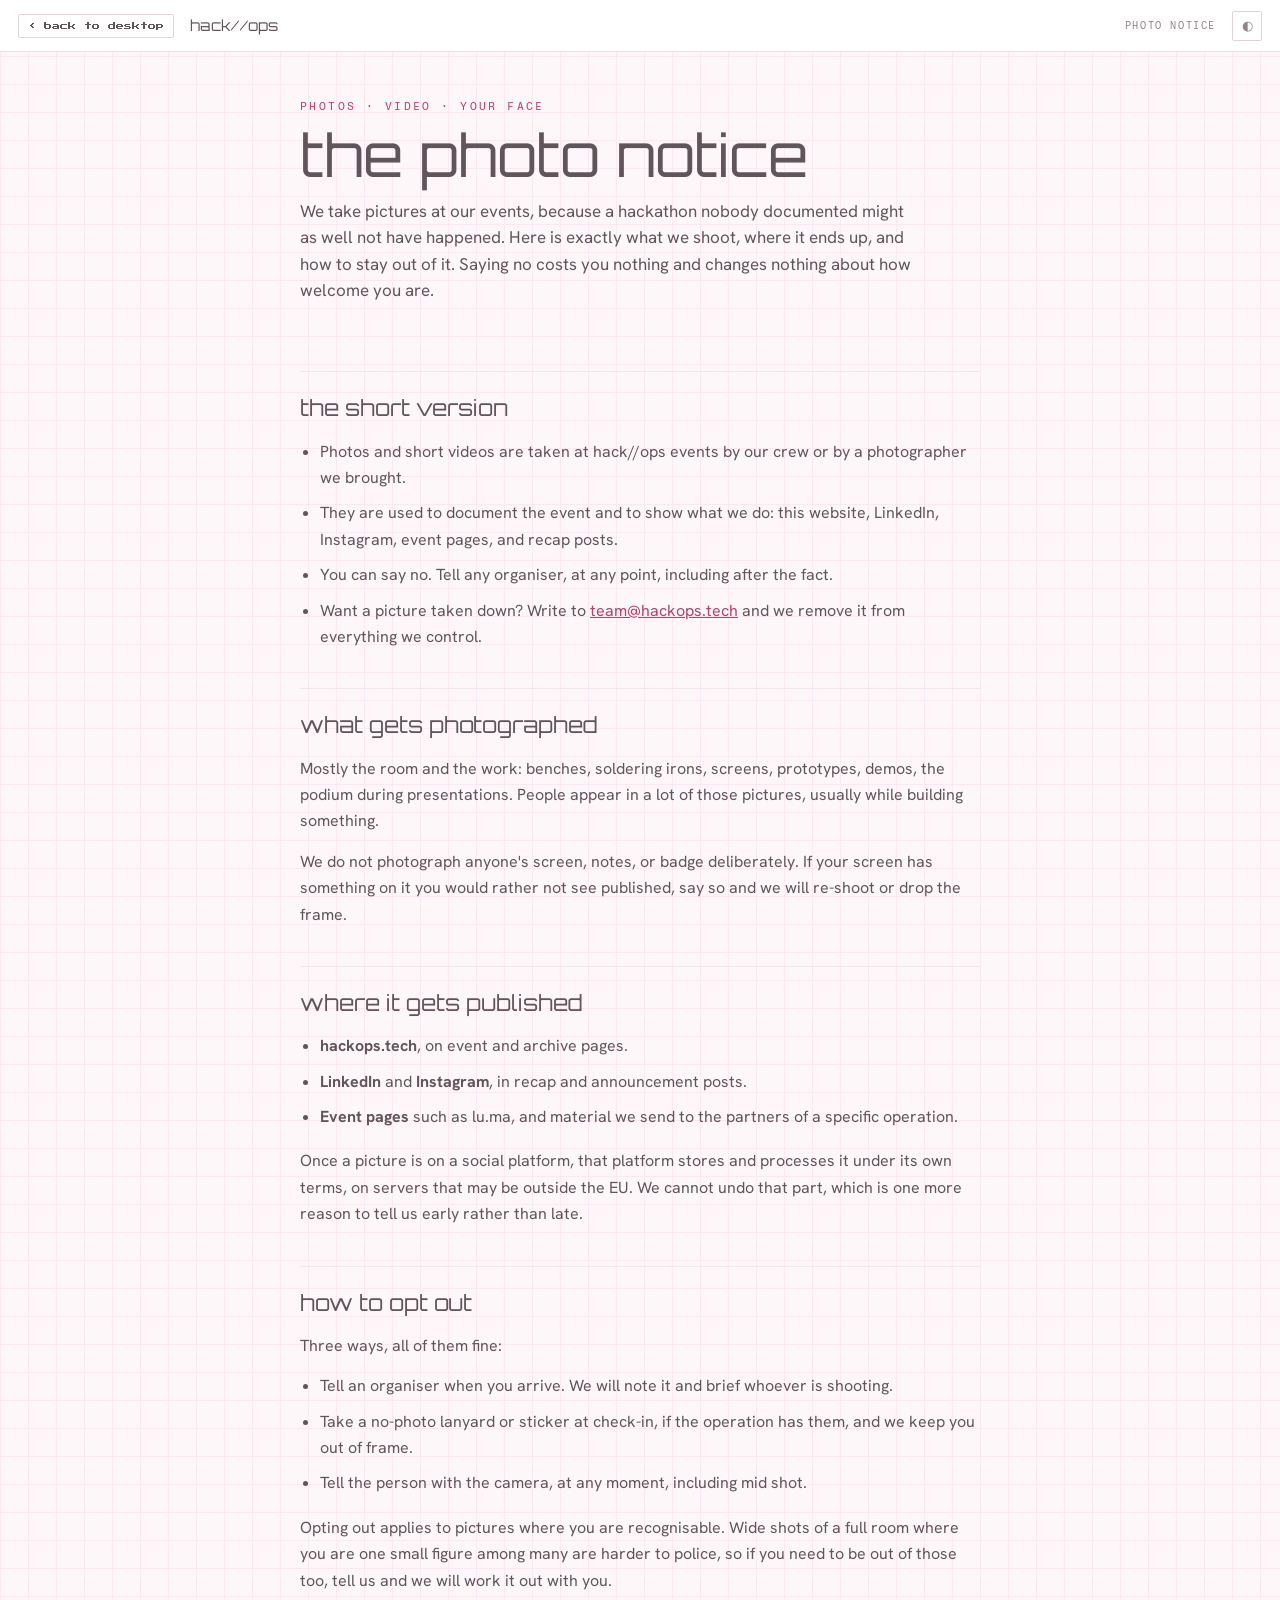
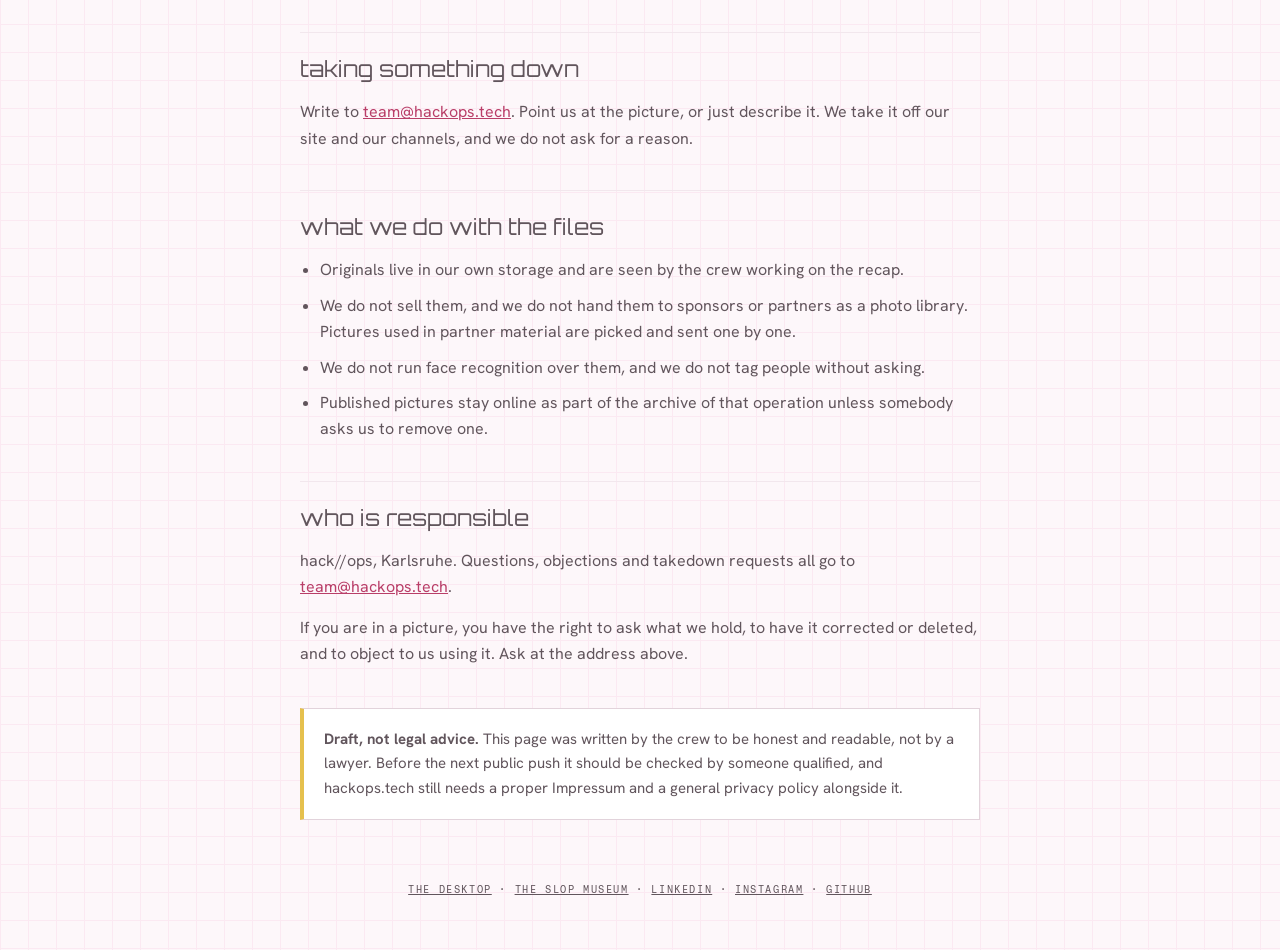
==== photos.html @ 8d1d218f "Announce op//002 bare metal, archive op//001 slopathon Bare metal becomes the operation the site is " ====
<!DOCTYPE html>
<html lang="en">
<head>
<meta charset="utf-8" />
<meta name="viewport" content="width=device-width, initial-scale=1, viewport-fit=cover" />
<title>photo notice · hack//ops</title>
<meta name="description" content="How HACK//OPS handles photos and video at its events: what we shoot, where it gets published, and how to opt out or have a picture removed." />
<meta name="robots" content="index, follow" />
<meta property="og:title" content="photo notice · hack//ops" />
<meta property="og:type" content="website" />
<meta property="og:description" content="What we shoot at hack//ops events, where it gets published, and how to opt out." />
<meta property="og:url" content="https://hackops.tech/photos.html" />
<link rel="preconnect" href="https://fonts.googleapis.com" />
<link rel="preconnect" href="https://fonts.gstatic.com" crossorigin />
<link href="https://fonts.googleapis.com/css2?family=Orbitron:wght@500;700&family=Press+Start+2P&family=Hanken+Grotesk:wght@400;500;600;700&family=Fragment+Mono&display=swap" rel="stylesheet" />
<link rel="icon" type="image/png" sizes="96x96" href="/favicon.png" />
<link rel="apple-touch-icon" sizes="180x180" href="/apple-touch-icon.png" />
<link rel="preload" href="assets/good-times.otf" as="font" type="font/otf" crossorigin />
<link rel="stylesheet" href="projects.css?v=2" />
<script>
  /* apply saved theme before first paint — shared key with the main desktop */
  (function () {
    try {
      var t = localStorage.getItem('hackops-theme');
      if (t === 'dark' || (!t && matchMedia('(prefers-color-scheme: dark)').matches)) {
        document.documentElement.classList.add('dark');
      }
    } catch (e) {}
  })();
</script>
</head>
<body class="prose-page">

<div class="bar">
  <a class="back" href="/">‹ back to desktop</a>
  <a class="brand" href="/">hack//ops</a>
  <span class="spacer"></span>
  <span class="tag">photo notice</span>
  <button class="toggle" id="themeToggle" title="toggle lights" aria-label="toggle dark mode">◐</button>
</div>

<header class="hero">
  <p class="kicker">photos · video · your face</p>
  <h1>the photo notice</h1>
  <p>We take pictures at our events, because a hackathon nobody documented might
     as well not have happened. Here is exactly what we shoot, where it ends up,
     and how to stay out of it. Saying no costs you nothing and changes nothing
     about how welcome you are.</p>
</header>

<main class="prose">

  <h2>the short version</h2>
  <ul>
    <li>Photos and short videos are taken at hack//ops events by our crew or by
      a photographer we brought.</li>
    <li>They are used to document the event and to show what we do: this website,
      LinkedIn, Instagram, event pages, and recap posts.</li>
    <li>You can say no. Tell any organiser, at any point, including after the fact.</li>
    <li>Want a picture taken down? Write to
      <a href="mailto:team@hackops.tech">team@hackops.tech</a> and we remove it
      from everything we control.</li>
  </ul>

  <h2>what gets photographed</h2>
  <p>Mostly the room and the work: benches, soldering irons, screens, prototypes,
     demos, the podium during presentations. People appear in a lot of those
     pictures, usually while building something.</p>
  <p>We do not photograph anyone's screen, notes, or badge deliberately. If your
     screen has something on it you would rather not see published, say so and we
     will re-shoot or drop the frame.</p>

  <h2>where it gets published</h2>
  <ul>
    <li><strong>hackops.tech</strong>, on event and archive pages.</li>
    <li><strong>LinkedIn</strong> and <strong>Instagram</strong>, in recap and
      announcement posts.</li>
    <li><strong>Event pages</strong> such as lu.ma, and material we send to the
      partners of a specific operation.</li>
  </ul>
  <p>Once a picture is on a social platform, that platform stores and processes it
     under its own terms, on servers that may be outside the EU. We cannot undo
     that part, which is one more reason to tell us early rather than late.</p>

  <h2>how to opt out</h2>
  <p>Three ways, all of them fine:</p>
  <ul>
    <li>Tell an organiser when you arrive. We will note it and brief whoever is
      shooting.</li>
    <li>Take a no-photo lanyard or sticker at check-in, if the operation has them,
      and we keep you out of frame.</li>
    <li>Tell the person with the camera, at any moment, including mid shot.</li>
  </ul>
  <p>Opting out applies to pictures where you are recognisable. Wide shots of a
     full room where you are one small figure among many are harder to police, so
     if you need to be out of those too, tell us and we will work it out with you.</p>

  <h2>taking something down</h2>
  <p>Write to <a href="mailto:team@hackops.tech">team@hackops.tech</a>. Point us at
     the picture, or just describe it. We take it off our site and our channels,
     and we do not ask for a reason.</p>

  <h2>what we do with the files</h2>
  <ul>
    <li>Originals live in our own storage and are seen by the crew working on the
      recap.</li>
    <li>We do not sell them, and we do not hand them to sponsors or partners as a
      photo library. Pictures used in partner material are picked and sent one by
      one.</li>
    <li>We do not run face recognition over them, and we do not tag people without
      asking.</li>
    <li>Published pictures stay online as part of the archive of that operation
      unless somebody asks us to remove one.</li>
  </ul>

  <h2>who is responsible</h2>
  <p>hack//ops, Karlsruhe. Questions, objections and takedown requests all go to
     <a href="mailto:team@hackops.tech">team@hackops.tech</a>.</p>
  <p>If you are in a picture, you have the right to ask what we hold, to have it
     corrected or deleted, and to object to us using it. Ask at the address above.</p>

  <div class="note">
    <p><strong>Draft, not legal advice.</strong> This page was written by the crew
       to be honest and readable, not by a lawyer. Before the next public push it
       should be checked by someone qualified, and hackops.tech still needs a
       proper Impressum and a general privacy policy alongside it.</p>
  </div>

</main>

<footer>
  <a href="/">the desktop</a> ·
  <a href="/projects.html">the slop museum</a> ·
  <a href="https://www.linkedin.com/company/hack-ops/" target="_blank" rel="me noopener">linkedin</a> ·
  <a href="https://www.instagram.com/hackops.tech" target="_blank" rel="me noopener">instagram</a> ·
  <a href="https://github.com/HACK-OPS-KA" target="_blank" rel="me noopener">github</a>
</footer>

<script>
  document.getElementById('themeToggle').addEventListener('click', function () {
    var dark = document.documentElement.classList.toggle('dark');
    try { localStorage.setItem('hackops-theme', dark ? 'dark' : 'light'); } catch (e) {}
  });
</script>
</body>
</html>
---- projects.css ----
/* ============================================================
   the slop museum — op001 archive gallery
   a normal scrollable page, but wearing the hack//ops skin:
   pastel paper, win95 windows, one warm-grey ink, pixel chrome.
   tokens mirror site.css so the two pages read as one world.
   ============================================================ */

@font-face {
  font-family: 'Good Times';
  src: url('assets/good-times.otf') format('opentype');
  font-display: swap;
}

:root {
  --paper:    #ffffff;
  --sunken:   #fdf7fa;
  --ink:      #93838c;
  --ink-body: #61555c;
  --ink-2:    #b3a6ad;
  --line:     #f2e7ed;
  --line-2:   #e2d3db;
  --grid:     #fbe9f2;
  --grid-2:   #f6d9e8;
  --chrome-bg: rgba(255, 255, 255, 0.94);
  --chrome-edge: rgba(147, 131, 140, 0.22);
  --pane-shadow: 0 14px 34px -26px rgba(97, 85, 92, 0.55);

  --pink:   #ef7fb1;
  --purple: #9c8ae0;
  --sky:    #85bede;
  --silver: #a8adbd;
  --red:    #e07070;
  --gold:   #e5c04d;

  /* same split as site.css: the pastels are fills, the -txt variants are
     what you are allowed to set type in, and --action is the button */
  --action: #c2456f;
  --pink-txt:   #b93e68;
  --purple-txt: #6a56b5;
  --tbar-ink: #2b2329;

  --font-display: 'Orbitron', 'Arial Black', sans-serif;
  --font-brand:   'Good Times', 'Orbitron', 'Arial Black', sans-serif;
  --font-body:    'Hanken Grotesk', system-ui, sans-serif;
  --font-mono:    'Fragment Mono', ui-monospace, Menlo, monospace;
  --font-pixel:   'Press Start 2P', 'Fragment Mono', monospace;
}

html.dark {
  --paper:    #1d1820;
  --sunken:   #141017;
  --ink:      #9a8b94;
  --ink-body: #d9cfd6;
  --ink-2:    #6f6169;
  --line:     #2b242e;
  --line-2:   #3c333f;
  --grid:     #201a24;
  --grid-2:   #2c2230;
  --chrome-bg: rgba(20, 16, 23, 0.92);
  --chrome-edge: rgba(154, 139, 148, 0.25);
  --pane-shadow: 0 14px 34px -22px rgba(0, 0, 0, 0.8);

  --pink-txt:   var(--pink);
  --purple-txt: var(--purple);
}

* , *::before, *::after { box-sizing: border-box; }

html, body { margin: 0; padding: 0; }

body {
  background-color: var(--sunken);
  background-image:
    linear-gradient(var(--grid) 1px, transparent 1px),
    linear-gradient(90deg, var(--grid) 1px, transparent 1px),
    linear-gradient(var(--grid-2) 1px, transparent 1px),
    linear-gradient(90deg, var(--grid-2) 1px, transparent 1px);
  background-size: 28px 28px, 28px 28px, 140px 140px, 140px 140px;
  color: var(--ink-body);
  font-family: var(--font-body);
  -webkit-font-smoothing: antialiased;
  min-height: 100vh;
}

a { color: inherit; }

/* visible to screen readers, invisible on screen */
.sr-only {
  position: absolute;
  width: 1px; height: 1px;
  margin: -1px; padding: 0;
  overflow: hidden;
  clip: rect(0 0 0 0);
  clip-path: inset(50%);
  white-space: nowrap;
}

/* ---------------- top bar ---------------- */
.bar {
  position: sticky; top: 0; z-index: 40;
  display: flex; align-items: center; gap: 16px;
  height: 52px; padding: 0 18px;
  background: var(--chrome-bg);
  backdrop-filter: blur(8px);
  border-bottom: 1px solid var(--chrome-edge);
}
.bar .back {
  font-family: var(--font-pixel); font-size: 8px;
  text-decoration: none; color: var(--ink-body);
  border: 1px solid var(--line-2); background: var(--paper);
  padding: 7px 9px; border-radius: 2px; white-space: nowrap;
}
.bar .back:hover { border-color: var(--pink-txt); color: var(--pink-txt); }
.bar .brand {
  font-family: var(--font-brand); font-size: 15px;
  letter-spacing: 0.02em; color: var(--ink-body); text-decoration: none;
}
.bar .spacer { flex: 1; }
.bar .tag {
  font-family: var(--font-mono); font-size: 10px;
  letter-spacing: 0.16em; text-transform: uppercase; color: var(--ink);
}
.toggle {
  width: 30px; height: 30px; cursor: pointer;
  border: 1px solid var(--line-2); background: var(--paper);
  border-radius: 2px; display: grid; place-items: center;
  color: var(--ink); font-size: 13px;
}
.toggle:hover { border-color: var(--purple-txt); color: var(--purple-txt); }

/* ---------------- hero ---------------- */
.hero {
  max-width: 1180px; margin: 0 auto; padding: 46px 22px 8px;
}
.hero .kicker {
  font-family: var(--font-mono); font-size: 11px; letter-spacing: 0.22em;
  text-transform: uppercase; color: var(--pink-txt); margin: 0 0 12px;
}
.hero h1 {
  font-family: var(--font-display); font-weight: 400;
  font-size: clamp(34px, 6vw, 58px); line-height: 0.98;
  text-transform: lowercase; color: var(--ink-body); margin: 0 0 14px;
}
.hero p {
  font-size: 17px; line-height: 1.55; max-width: 620px;
  color: var(--ink-body); margin: 0 0 22px;
}
.hero .meta {
  display: flex; gap: 10px; flex-wrap: wrap; align-items: center;
  font-family: var(--font-mono); font-size: 11px;
  letter-spacing: 0.14em; text-transform: uppercase; color: var(--ink);
}
.hero .count b { color: var(--purple-txt); font-weight: 400; }

.filter {
  margin: 22px auto 0; max-width: 1180px; padding: 0 22px;
}
.filter input {
  width: 100%; max-width: 360px;
  font-family: var(--font-mono); font-size: 13px;
  padding: 10px 12px; color: var(--ink-body);
  background: var(--paper); border: 1px solid var(--line-2); border-radius: 2px;
}
.filter input::placeholder { color: var(--ink); }
.filter input:focus { outline: 3px solid var(--action); outline-offset: 2px; border-color: var(--action); }

/* ---------------- grid ---------------- */
.grid {
  max-width: 1180px; margin: 0 auto; padding: 26px 22px 80px;
  display: grid; gap: 22px;
  grid-template-columns: repeat(auto-fill, minmax(310px, 1fr));
}

/* win95 window card */
.card {
  background: var(--paper);
  border: 1px solid var(--line-2);
  box-shadow: inset 0 1px 0 rgba(255,255,255,0.9), var(--pane-shadow);
  display: flex; flex-direction: column;
  cursor: pointer; transition: transform .12s ease, box-shadow .12s ease;
}
html.dark .card { box-shadow: inset 0 1px 0 rgba(255,255,255,0.06), var(--pane-shadow); }
.card:hover { transform: translateY(-3px); box-shadow: 0 22px 40px -24px rgba(97,85,92,.6); }
.card:focus-visible { outline: 3px solid var(--action); outline-offset: 3px; }

.card .tbar {
  display: flex; align-items: center; gap: 8px;
  height: 28px; padding: 0 8px 0 10px; color: var(--tbar-ink);
  background: var(--tbar, var(--silver));
}
.card .tbar .t {
  font-family: var(--font-pixel); font-size: 8px; letter-spacing: 0.03em;
  flex: 1; overflow: hidden; white-space: nowrap; text-overflow: ellipsis;
}
.card .tbar .b {
  width: 15px; height: 13px; background: var(--paper);
  border: 1px solid rgba(97,85,92,0.35);
  font: 8px/12px var(--font-pixel); color: var(--ink-body); text-align: center;
}

.shot {
  aspect-ratio: 16 / 10; width: 100%; overflow: hidden;
  border-bottom: 1px solid var(--line);
  background: var(--sunken); position: relative;
}
.shot img { width: 100%; height: 100%; object-fit: cover; display: block; }
html.dark .shot img { filter: brightness(0.9); }
.shot .noshot {
  position: absolute; inset: 0; display: grid; place-items: center; text-align: center;
  font-family: var(--font-mono); font-size: 10px; letter-spacing: 0.14em;
  text-transform: uppercase; color: var(--ink-body); padding: 16px;
  background:
    repeating-linear-gradient(45deg, transparent 0 12px, var(--grid) 12px 13px);
}

.card .body { padding: 15px 16px 16px; display: flex; flex-direction: column; gap: 9px; flex: 1; }
.card h3 {
  font-family: var(--font-display); font-weight: 400; font-size: 21px;
  text-transform: lowercase; color: var(--ink-body); margin: 0; line-height: 1.05;
}
.card .desc { font-size: 14px; line-height: 1.5; color: var(--ink-body); margin: 0; }
.card .team {
  display: flex; flex-wrap: wrap; gap: 6px; margin-top: auto;
}
.chip {
  font-family: var(--font-mono); font-size: 10px; letter-spacing: 0.04em;
  color: var(--ink); background: var(--sunken);
  border: 1px solid var(--line); border-radius: 999px; padding: 3px 8px;
}
.card .cursed {
  font-family: var(--font-mono); font-size: 10.5px; line-height: 1.4;
  letter-spacing: 0.02em; color: var(--pink-txt);
  border-top: 1px dashed var(--line-2); padding-top: 9px;
}
.card .cursed .lbl { color: var(--ink-body); text-transform: uppercase; letter-spacing: 0.16em; }

/* rotating accent colors for titlebars, poster-style */
.card:nth-child(6n+1) { --tbar: var(--pink); }
.card:nth-child(6n+2) { --tbar: var(--purple); }
.card:nth-child(6n+3) { --tbar: var(--sky); }
.card:nth-child(6n+4) { --tbar: var(--red); }
.card:nth-child(6n+5) { --tbar: var(--gold); }
.card:nth-child(6n+6) { --tbar: var(--silver); }

/* ---------------- modal ---------------- */
.modal-back {
  position: fixed; inset: 0; z-index: 90; display: none;
  background: rgba(40, 30, 40, 0.42); backdrop-filter: blur(3px);
  padding: 24px; overflow-y: auto;
}
.modal-back.open { display: block; }
.modal {
  max-width: 720px; margin: 40px auto; background: var(--paper);
  border: 1px solid var(--line-2);
  box-shadow: 0 40px 90px -40px rgba(0,0,0,.6);
}
.modal .tbar {
  display: flex; align-items: center; gap: 8px; height: 32px;
  padding: 0 8px 0 12px; background: var(--purple); color: var(--tbar-ink);
}
.modal .tbar .t { font-family: var(--font-pixel); font-size: 8px; flex: 1;
  overflow: hidden; white-space: nowrap; text-overflow: ellipsis; }
.modal .tbar .x {
  width: 18px; height: 15px; background: var(--paper); cursor: pointer;
  border: 1px solid rgba(97,85,92,0.35);
  font: 10px/13px var(--font-pixel); color: var(--ink-body); text-align: center;
}
.modal .mbody { padding: 22px 24px 26px; }
.modal h2 {
  font-family: var(--font-display); font-weight: 400; font-size: 34px;
  text-transform: lowercase; color: var(--ink-body); margin: 0 0 6px; line-height: 1;
}
.modal .sub { font-size: 16px; line-height: 1.5; color: var(--ink-body); margin: 0 0 16px; }
.modal .kv { font-family: var(--font-mono); font-size: 11px; letter-spacing: 0.1em;
  text-transform: uppercase; color: var(--ink); margin: 0 0 4px; }
.modal .cursed-line { color: var(--pink-txt); margin: 4px 0 18px; font-size: 14px; }
.modal .gallery { display: grid; gap: 10px; grid-template-columns: 1fr 1fr; margin: 6px 0 20px; }
.modal .gallery img { width: 100%; border: 1px solid var(--line); display: block; }
html.dark .modal .gallery img { filter: brightness(0.9); }
.modal .actions { display: flex; gap: 10px; flex-wrap: wrap; }
.btn {
  font-family: var(--font-pixel); font-size: 9px; text-decoration: none;
  color: #fff; background: var(--ink-body); padding: 11px 14px; border-radius: 2px;
  border: none; cursor: pointer;
}
.btn.ghost { background: var(--paper); color: var(--ink-body); border: 1px solid var(--line-2); }
.btn:hover { filter: brightness(1.08); }
.btn.ghost:hover { border-color: var(--pink-txt); color: var(--pink-txt); }

.empty { text-align: center; color: var(--ink-body); font-family: var(--font-mono);
  font-size: 12px; letter-spacing: 0.14em; text-transform: uppercase; padding: 60px 0; }

footer {
  text-align: center; padding: 30px 20px 50px;
  font-family: var(--font-mono); font-size: 10px; letter-spacing: 0.16em;
  text-transform: uppercase; color: var(--ink-body);
  line-height: 2;
}
footer a { color: var(--ink-body); }

/* ---------------- long form pages (photos.html) ----------------
   Same skin as the museum, but a plain readable column: these pages
   exist to be read start to finish, not browsed. */
/* the hero shares this column so the two do not step on each other */
body.prose-page .hero { max-width: 724px; }
.prose {
  max-width: 724px;
  margin: 0 auto;
  padding: 0 22px 20px;
  color: var(--ink-body);
  font-size: 16px;
  line-height: 1.65;
}
.prose h2 {
  font-family: var(--font-display);
  font-size: 22px;
  font-weight: 400;
  text-transform: lowercase;
  color: var(--ink-body);
  margin: 38px 0 12px;
  padding-top: 18px;
  border-top: 1px solid var(--line);
}
.prose p { margin: 0 0 14px; }
.prose ul { margin: 0 0 18px; padding-left: 20px; }
.prose li { margin: 0 0 9px; }
.prose a { color: var(--pink-txt); }
.prose a:hover { color: var(--ink-body); }
.prose strong { color: var(--ink-body); font-weight: 700; }
.prose .note {
  margin: 40px 0 10px;
  padding: 18px 20px;
  background: var(--paper);
  border: 1px solid var(--line-2);
  border-left: 4px solid var(--gold);
  font-size: 15px;
}
.prose .note p { margin: 0; }

@media (max-width: 560px) {
  .modal .gallery { grid-template-columns: 1fr; }
  .grid { grid-template-columns: 1fr; }
  .prose { font-size: 15px; }
  .prose h2 { font-size: 20px; }
}
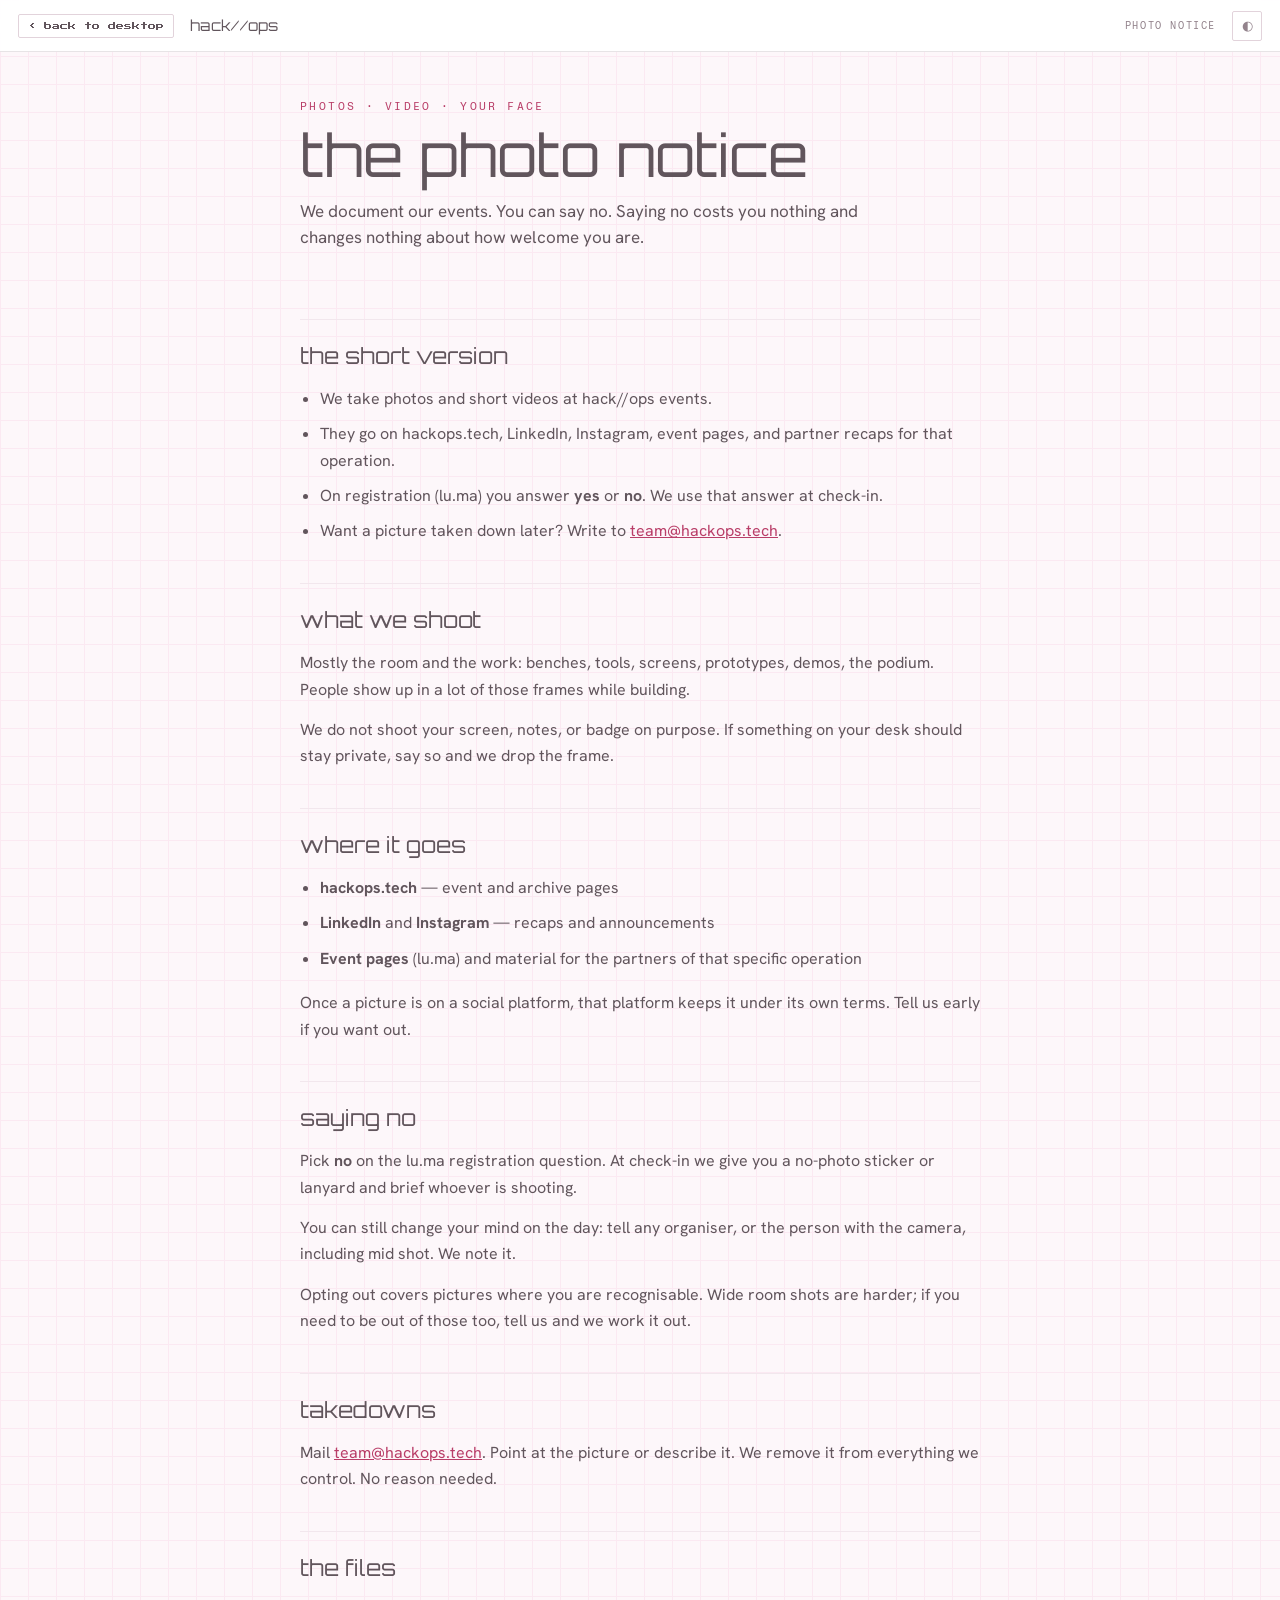
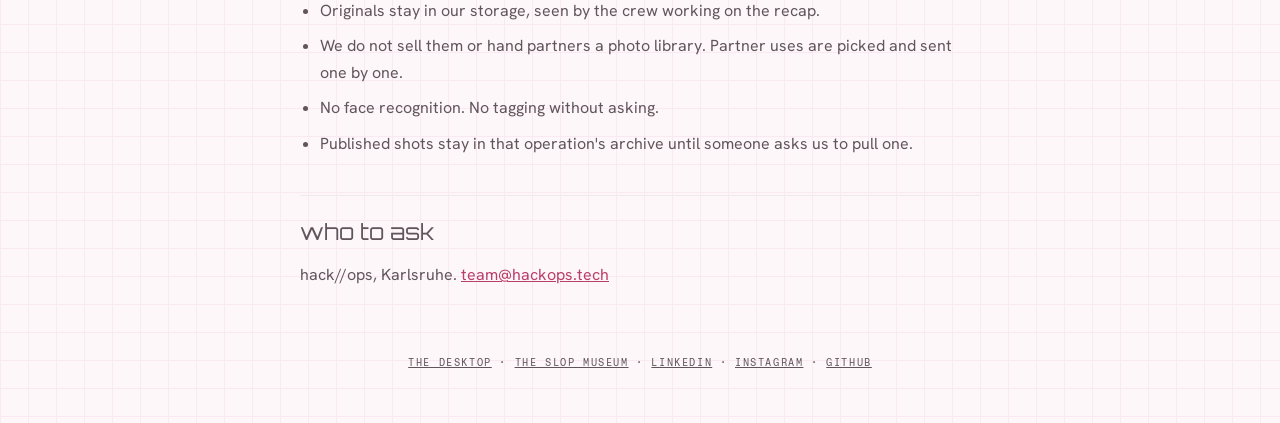
==== commit 0cd3b13a: "Shorten the photo notice and point opt-out at the lu.ma yes/no answer." ====
--- a/photos.html
+++ b/photos.html
@@ -4,11 +4,11 @@
 <meta charset="utf-8" />
 <meta name="viewport" content="width=device-width, initial-scale=1, viewport-fit=cover" />
 <title>photo notice · hack//ops</title>
-<meta name="description" content="How HACK//OPS handles photos and video at its events: what we shoot, where it gets published, and how to opt out or have a picture removed." />
+<meta name="description" content="How HACK//OPS handles photos and video at its events: what we shoot, where it gets published, and how to say no." />
 <meta name="robots" content="index, follow" />
 <meta property="og:title" content="photo notice · hack//ops" />
 <meta property="og:type" content="website" />
-<meta property="og:description" content="What we shoot at hack//ops events, where it gets published, and how to opt out." />
+<meta property="og:description" content="What we shoot at hack//ops events, where it gets published, and how to say no." />
 <meta property="og:url" content="https://hackops.tech/photos.html" />
 <link rel="preconnect" href="https://fonts.googleapis.com" />
 <link rel="preconnect" href="https://fonts.gstatic.com" crossorigin />
@@ -42,89 +42,66 @@
 <header class="hero">
   <p class="kicker">photos · video · your face</p>
   <h1>the photo notice</h1>
-  <p>We take pictures at our events, because a hackathon nobody documented might
-     as well not have happened. Here is exactly what we shoot, where it ends up,
-     and how to stay out of it. Saying no costs you nothing and changes nothing
-     about how welcome you are.</p>
+  <p>We document our events. You can say no. Saying no costs you nothing and
+     changes nothing about how welcome you are.</p>
 </header>
 
 <main class="prose">
 
   <h2>the short version</h2>
   <ul>
-    <li>Photos and short videos are taken at hack//ops events by our crew or by
-      a photographer we brought.</li>
-    <li>They are used to document the event and to show what we do: this website,
-      LinkedIn, Instagram, event pages, and recap posts.</li>
-    <li>You can say no. Tell any organiser, at any point, including after the fact.</li>
-    <li>Want a picture taken down? Write to
-      <a href="mailto:team@hackops.tech">team@hackops.tech</a> and we remove it
-      from everything we control.</li>
+    <li>We take photos and short videos at hack//ops events.</li>
+    <li>They go on hackops.tech, LinkedIn, Instagram, event pages, and partner
+      recaps for that operation.</li>
+    <li>On registration (lu.ma) you answer <strong>yes</strong> or
+      <strong>no</strong>. We use that answer at check-in.</li>
+    <li>Want a picture taken down later? Write to
+      <a href="mailto:team@hackops.tech">team@hackops.tech</a>.</li>
   </ul>
 
-  <h2>what gets photographed</h2>
-  <p>Mostly the room and the work: benches, soldering irons, screens, prototypes,
-     demos, the podium during presentations. People appear in a lot of those
-     pictures, usually while building something.</p>
-  <p>We do not photograph anyone's screen, notes, or badge deliberately. If your
-     screen has something on it you would rather not see published, say so and we
-     will re-shoot or drop the frame.</p>
+  <h2>what we shoot</h2>
+  <p>Mostly the room and the work: benches, tools, screens, prototypes, demos,
+     the podium. People show up in a lot of those frames while building.</p>
+  <p>We do not shoot your screen, notes, or badge on purpose. If something on
+     your desk should stay private, say so and we drop the frame.</p>
 
-  <h2>where it gets published</h2>
+  <h2>where it goes</h2>
   <ul>
-    <li><strong>hackops.tech</strong>, on event and archive pages.</li>
-    <li><strong>LinkedIn</strong> and <strong>Instagram</strong>, in recap and
-      announcement posts.</li>
-    <li><strong>Event pages</strong> such as lu.ma, and material we send to the
-      partners of a specific operation.</li>
+    <li><strong>hackops.tech</strong> — event and archive pages</li>
+    <li><strong>LinkedIn</strong> and <strong>Instagram</strong> — recaps and
+      announcements</li>
+    <li><strong>Event pages</strong> (lu.ma) and material for the partners of
+      that specific operation</li>
   </ul>
-  <p>Once a picture is on a social platform, that platform stores and processes it
-     under its own terms, on servers that may be outside the EU. We cannot undo
-     that part, which is one more reason to tell us early rather than late.</p>
+  <p>Once a picture is on a social platform, that platform keeps it under its
+     own terms. Tell us early if you want out.</p>
 
-  <h2>how to opt out</h2>
-  <p>Three ways, all of them fine:</p>
+  <h2>saying no</h2>
+  <p>Pick <strong>no</strong> on the lu.ma registration question. At check-in we
+     give you a no-photo sticker or lanyard and brief whoever is shooting.</p>
+  <p>You can still change your mind on the day: tell any organiser, or the
+     person with the camera, including mid shot. We note it.</p>
+  <p>Opting out covers pictures where you are recognisable. Wide room shots are
+     harder; if you need to be out of those too, tell us and we work it out.</p>
+
+  <h2>takedowns</h2>
+  <p>Mail <a href="mailto:team@hackops.tech">team@hackops.tech</a>. Point at the
+     picture or describe it. We remove it from everything we control. No reason
+     needed.</p>
+
+  <h2>the files</h2>
   <ul>
-    <li>Tell an organiser when you arrive. We will note it and brief whoever is
-      shooting.</li>
-    <li>Take a no-photo lanyard or sticker at check-in, if the operation has them,
-      and we keep you out of frame.</li>
-    <li>Tell the person with the camera, at any moment, including mid shot.</li>
-  </ul>
-  <p>Opting out applies to pictures where you are recognisable. Wide shots of a
-     full room where you are one small figure among many are harder to police, so
-     if you need to be out of those too, tell us and we will work it out with you.</p>
-
-  <h2>taking something down</h2>
-  <p>Write to <a href="mailto:team@hackops.tech">team@hackops.tech</a>. Point us at
-     the picture, or just describe it. We take it off our site and our channels,
-     and we do not ask for a reason.</p>
-
-  <h2>what we do with the files</h2>
-  <ul>
-    <li>Originals live in our own storage and are seen by the crew working on the
-      recap.</li>
-    <li>We do not sell them, and we do not hand them to sponsors or partners as a
-      photo library. Pictures used in partner material are picked and sent one by
-      one.</li>
-    <li>We do not run face recognition over them, and we do not tag people without
-      asking.</li>
-    <li>Published pictures stay online as part of the archive of that operation
-      unless somebody asks us to remove one.</li>
+    <li>Originals stay in our storage, seen by the crew working on the recap.</li>
+    <li>We do not sell them or hand partners a photo library. Partner uses are
+      picked and sent one by one.</li>
+    <li>No face recognition. No tagging without asking.</li>
+    <li>Published shots stay in that operation's archive until someone asks us
+      to pull one.</li>
   </ul>
 
-  <h2>who is responsible</h2>
-  <p>hack//ops, Karlsruhe. Questions, objections and takedown requests all go to
-     <a href="mailto:team@hackops.tech">team@hackops.tech</a>.</p>
-  <p>If you are in a picture, you have the right to ask what we hold, to have it
-     corrected or deleted, and to object to us using it. Ask at the address above.</p>
-
-  <div class="note">
-    <p><strong>Draft, not legal advice.</strong> This page was written by the crew
-       to be honest and readable, not by a lawyer. Before the next public push it
-       should be checked by someone qualified, and hackops.tech still needs a
-       proper Impressum and a general privacy policy alongside it.</p>
-  </div>
+  <h2>who to ask</h2>
+  <p>hack//ops, Karlsruhe.
+     <a href="mailto:team@hackops.tech">team@hackops.tech</a></p>
 
 </main>
 
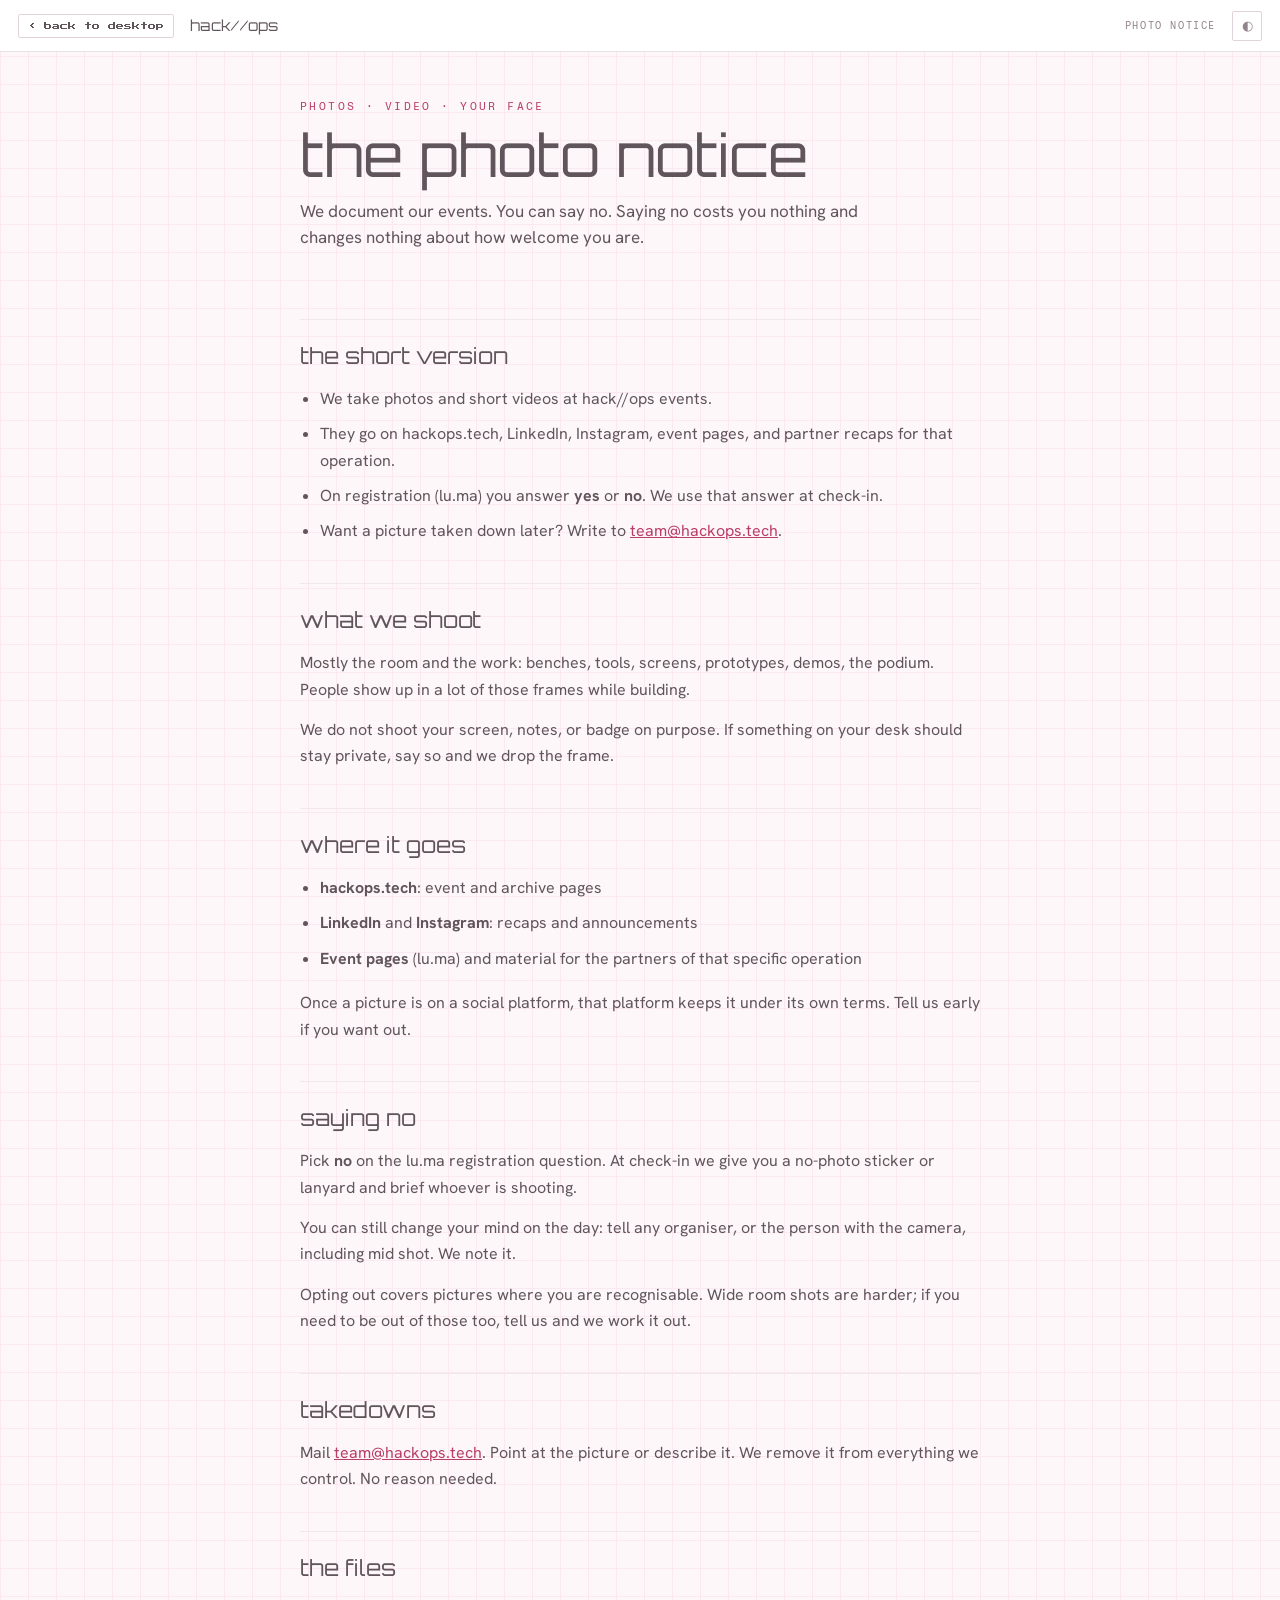
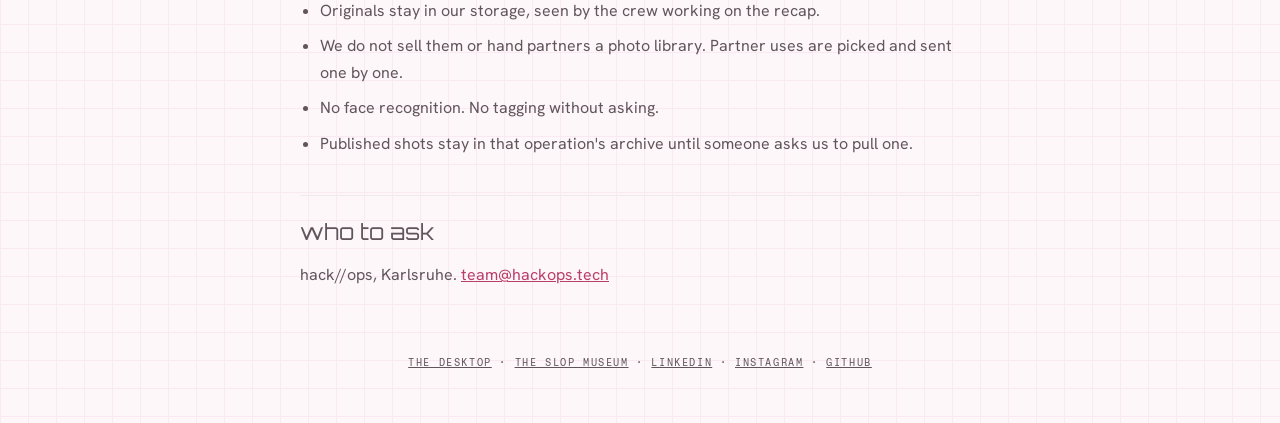
==== commit a5072d9f: "Take the op//002 poster off the site until it is confirmed The poster is not final, so it comes off " ====
--- a/photos.html
+++ b/photos.html
@@ -18,7 +18,7 @@
 <link rel="preload" href="assets/good-times.otf" as="font" type="font/otf" crossorigin />
 <link rel="stylesheet" href="projects.css?v=2" />
 <script>
-  /* apply saved theme before first paint — shared key with the main desktop */
+  /* apply saved theme before first paint; shared key with the main desktop */
   (function () {
     try {
       var t = localStorage.getItem('hackops-theme');
@@ -67,8 +67,8 @@
 
   <h2>where it goes</h2>
   <ul>
-    <li><strong>hackops.tech</strong> — event and archive pages</li>
-    <li><strong>LinkedIn</strong> and <strong>Instagram</strong> — recaps and
+    <li><strong>hackops.tech</strong>: event and archive pages</li>
+    <li><strong>LinkedIn</strong> and <strong>Instagram</strong>: recaps and
       announcements</li>
     <li><strong>Event pages</strong> (lu.ma) and material for the partners of
       that specific operation</li>
--- a/projects.css
+++ b/projects.css
@@ -1,5 +1,5 @@
 /* ============================================================
-   the slop museum — op001 archive gallery
+   the slop museum · op001 archive gallery
    a normal scrollable page, but wearing the hack//ops skin:
    pastel paper, win95 windows, one warm-grey ink, pixel chrome.
    tokens mirror site.css so the two pages read as one world.
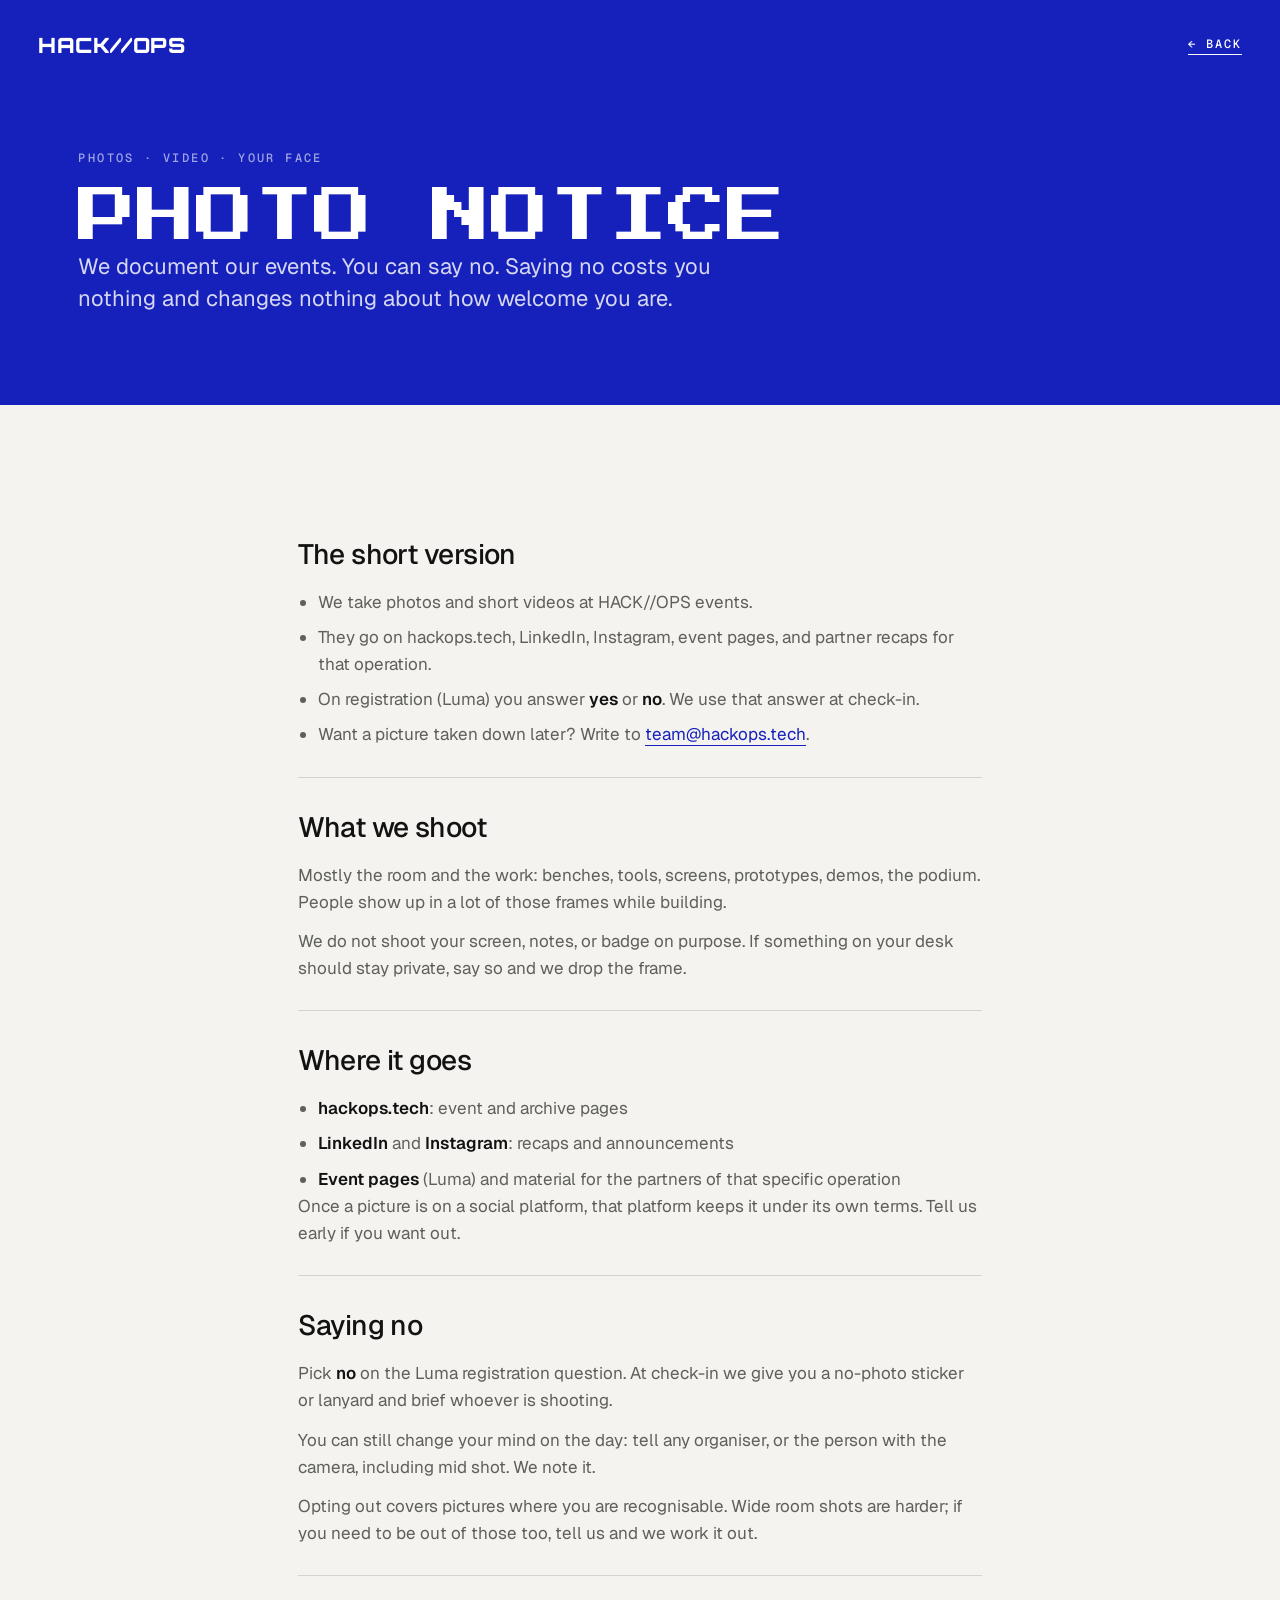
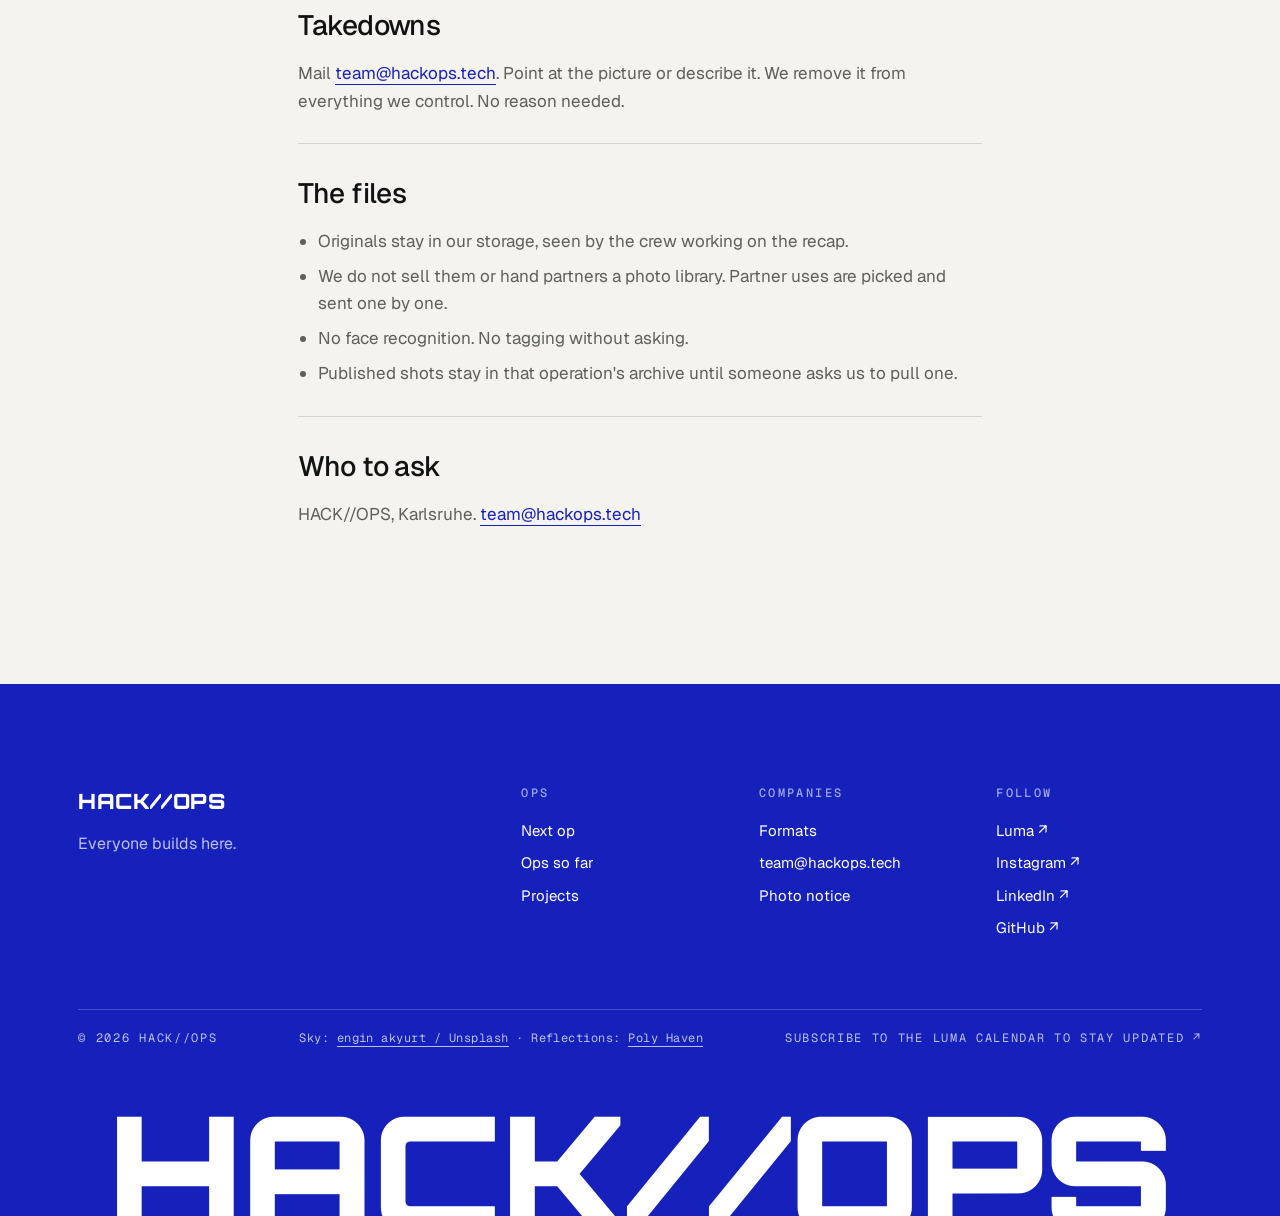
==== commit e236f1ad: "New front page: the design from the ops platform Replace the camera-world front page with the redesi" ====
--- a/photos.html
+++ b/photos.html
@@ -1,123 +1,165 @@
-<!DOCTYPE html>
+<!doctype html>
 <html lang="en">
-<head>
-<meta charset="utf-8" />
-<meta name="viewport" content="width=device-width, initial-scale=1, viewport-fit=cover" />
-<title>photo notice · hack//ops</title>
-<meta name="description" content="How HACK//OPS handles photos and video at its events: what we shoot, where it gets published, and how to say no." />
-<meta name="robots" content="index, follow" />
-<meta property="og:title" content="photo notice · hack//ops" />
-<meta property="og:type" content="website" />
-<meta property="og:description" content="What we shoot at hack//ops events, where it gets published, and how to say no." />
-<meta property="og:url" content="https://hackops.tech/photos.html" />
-<link rel="preconnect" href="https://fonts.googleapis.com" />
-<link rel="preconnect" href="https://fonts.gstatic.com" crossorigin />
-<link href="https://fonts.googleapis.com/css2?family=Orbitron:wght@500;700&family=Press+Start+2P&family=Hanken+Grotesk:wght@400;500;600;700&family=Fragment+Mono&display=swap" rel="stylesheet" />
-<link rel="icon" type="image/png" sizes="96x96" href="/favicon.png" />
-<link rel="apple-touch-icon" sizes="180x180" href="/apple-touch-icon.png" />
-<link rel="preload" href="assets/good-times.otf" as="font" type="font/otf" crossorigin />
-<link rel="stylesheet" href="projects.css?v=2" />
-<script>
-  /* apply saved theme before first paint; shared key with the main desktop */
-  (function () {
-    try {
-      var t = localStorage.getItem('hackops-theme');
-      if (t === 'dark' || (!t && matchMedia('(prefers-color-scheme: dark)').matches)) {
-        document.documentElement.classList.add('dark');
-      }
-    } catch (e) {}
-  })();
-</script>
-</head>
-<body class="prose-page">
-
-<div class="bar">
-  <a class="back" href="/">‹ back to desktop</a>
-  <a class="brand" href="/">hack//ops</a>
-  <span class="spacer"></span>
-  <span class="tag">photo notice</span>
-  <button class="toggle" id="themeToggle" title="toggle lights" aria-label="toggle dark mode">◐</button>
-</div>
-
-<header class="hero">
-  <p class="kicker">photos · video · your face</p>
-  <h1>the photo notice</h1>
-  <p>We document our events. You can say no. Saying no costs you nothing and
-     changes nothing about how welcome you are.</p>
-</header>
-
-<main class="prose">
-
-  <h2>the short version</h2>
-  <ul>
-    <li>We take photos and short videos at hack//ops events.</li>
-    <li>They go on hackops.tech, LinkedIn, Instagram, event pages, and partner
-      recaps for that operation.</li>
-    <li>On registration (lu.ma) you answer <strong>yes</strong> or
-      <strong>no</strong>. We use that answer at check-in.</li>
-    <li>Want a picture taken down later? Write to
-      <a href="mailto:team@hackops.tech">team@hackops.tech</a>.</li>
-  </ul>
-
-  <h2>what we shoot</h2>
-  <p>Mostly the room and the work: benches, tools, screens, prototypes, demos,
-     the podium. People show up in a lot of those frames while building.</p>
-  <p>We do not shoot your screen, notes, or badge on purpose. If something on
-     your desk should stay private, say so and we drop the frame.</p>
-
-  <h2>where it goes</h2>
-  <ul>
-    <li><strong>hackops.tech</strong>: event and archive pages</li>
-    <li><strong>LinkedIn</strong> and <strong>Instagram</strong>: recaps and
-      announcements</li>
-    <li><strong>Event pages</strong> (lu.ma) and material for the partners of
-      that specific operation</li>
-  </ul>
-  <p>Once a picture is on a social platform, that platform keeps it under its
-     own terms. Tell us early if you want out.</p>
-
-  <h2>saying no</h2>
-  <p>Pick <strong>no</strong> on the lu.ma registration question. At check-in we
-     give you a no-photo sticker or lanyard and brief whoever is shooting.</p>
-  <p>You can still change your mind on the day: tell any organiser, or the
-     person with the camera, including mid shot. We note it.</p>
-  <p>Opting out covers pictures where you are recognisable. Wide room shots are
-     harder; if you need to be out of those too, tell us and we work it out.</p>
-
-  <h2>takedowns</h2>
-  <p>Mail <a href="mailto:team@hackops.tech">team@hackops.tech</a>. Point at the
-     picture or describe it. We remove it from everything we control. No reason
-     needed.</p>
-
-  <h2>the files</h2>
-  <ul>
-    <li>Originals stay in our storage, seen by the crew working on the recap.</li>
-    <li>We do not sell them or hand partners a photo library. Partner uses are
-      picked and sent one by one.</li>
-    <li>No face recognition. No tagging without asking.</li>
-    <li>Published shots stay in that operation's archive until someone asks us
-      to pull one.</li>
-  </ul>
-
-  <h2>who to ask</h2>
-  <p>hack//ops, Karlsruhe.
-     <a href="mailto:team@hackops.tech">team@hackops.tech</a></p>
-
-</main>
-
-<footer>
-  <a href="/">the desktop</a> ·
-  <a href="/projects.html">the slop museum</a> ·
-  <a href="https://www.linkedin.com/company/hack-ops/" target="_blank" rel="me noopener">linkedin</a> ·
-  <a href="https://www.instagram.com/hackops.tech" target="_blank" rel="me noopener">instagram</a> ·
-  <a href="https://github.com/HACK-OPS-KA" target="_blank" rel="me noopener">github</a>
-</footer>
-
-<script>
-  document.getElementById('themeToggle').addEventListener('click', function () {
-    var dark = document.documentElement.classList.toggle('dark');
-    try { localStorage.setItem('hackops-theme', dark ? 'dark' : 'light'); } catch (e) {}
-  });
-</script>
-</body>
+  <head>
+    <meta charset="utf-8" />
+    <meta name="viewport" content="width=device-width, initial-scale=1, viewport-fit=cover" />
+    <title>HACK//OPS · Photo notice</title>
+    <meta name="description" content="We document our events. You can say no." />
+    <meta property="og:title" content="HACK//OPS · Photo notice" />
+    <meta property="og:type" content="website" />
+    <meta property="og:description" content="We document our events. You can say no." />
+    <meta property="og:image" content="https://hackops.tech/assets/home/og.jpg" />
+    <meta property="og:url" content="https://hackops.tech/photos.html" />
+    <meta name="theme-color" content="#1621bb" />
+    <link rel="icon" type="image/png" sizes="96x96" href="/favicon.png" />
+    <link rel="apple-touch-icon" sizes="180x180" href="/apple-touch-icon.png" />
+    <link rel="preconnect" href="https://fonts.googleapis.com" />
+    <link rel="preconnect" href="https://fonts.gstatic.com" crossorigin />
+    <link
+      href="https://fonts.googleapis.com/css2?family=Geist:wght@400;500;600&family=Geist+Mono:wght@400;500&family=Orbitron:wght@900&family=Press+Start+2P&display=swap"
+      rel="stylesheet"
+    />
+    <link rel="stylesheet" href="/home.css?v=1" />
+  </head>
+  <body>
+    <div class="hp">
+      <header class="hp-doc-head">
+        <div class="hp-doc-bar">
+          <a class="hp-plain" aria-label="HACK//OPS home" href="/"><span class="hp-wordmark">HACK//OPS</span></a
+          ><a class="hp-link" href="/">← Back</a>
+        </div>
+        <div class="hp-wrap hp-doc-title">
+          <p class="hp-kicker">Photos · video · your face</p>
+          <h1 class="hp-pixel">Photo notice</h1>
+          <p class="hp-doc-lede">
+            We document our events. You can say no. Saying no costs you nothing and changes nothing about how welcome
+            you are.
+          </p>
+        </div>
+      </header>
+      <main class="hp-panel hp-light">
+        <article class="hp-wrap hp-doc">
+          <section>
+            <h2>The short version</h2>
+            <ul>
+              <li>We take photos and short videos at HACK//OPS events.</li>
+              <li>They go on hackops.tech, LinkedIn, Instagram, event pages, and partner recaps for that operation.</li>
+              <li>
+                On registration (Luma) you answer <strong>yes</strong> or <strong>no</strong>. We use that answer at
+                check-in.
+              </li>
+              <li>
+                Want a picture taken down later? Write to
+                <a href="mailto:team@hackops.tech?subject=HACK%2F%2FOPS%3A%20photo">team@hackops.tech</a>.
+              </li>
+            </ul>
+          </section>
+          <section>
+            <h2>What we shoot</h2>
+            <p>
+              Mostly the room and the work: benches, tools, screens, prototypes, demos, the podium. People show up in a
+              lot of those frames while building.
+            </p>
+            <p>
+              We do not shoot your screen, notes, or badge on purpose. If something on your desk should stay private,
+              say so and we drop the frame.
+            </p>
+          </section>
+          <section>
+            <h2>Where it goes</h2>
+            <ul>
+              <li><strong>hackops.tech</strong>: event and archive pages</li>
+              <li><strong>LinkedIn</strong> and <strong>Instagram</strong>: recaps and announcements</li>
+              <li><strong>Event pages</strong> (Luma) and material for the partners of that specific operation</li>
+            </ul>
+            <p>
+              Once a picture is on a social platform, that platform keeps it under its own terms. Tell us early if you
+              want out.
+            </p>
+          </section>
+          <section>
+            <h2>Saying no</h2>
+            <p>
+              Pick <strong>no</strong> on the Luma registration question. At check-in we give you a no-photo sticker or
+              lanyard and brief whoever is shooting.
+            </p>
+            <p>
+              You can still change your mind on the day: tell any organiser, or the person with the camera, including
+              mid shot. We note it.
+            </p>
+            <p>
+              Opting out covers pictures where you are recognisable. Wide room shots are harder; if you need to be out
+              of those too, tell us and we work it out.
+            </p>
+          </section>
+          <section>
+            <h2>Takedowns</h2>
+            <p>
+              Mail <a href="mailto:team@hackops.tech?subject=HACK%2F%2FOPS%3A%20photo">team@hackops.tech</a>. Point at
+              the picture or describe it. We remove it from everything we control. No reason needed.
+            </p>
+          </section>
+          <section>
+            <h2>The files</h2>
+            <ul>
+              <li>Originals stay in our storage, seen by the crew working on the recap.</li>
+              <li>
+                We do not sell them or hand partners a photo library. Partner uses are picked and sent one by one.
+              </li>
+              <li>No face recognition. No tagging without asking.</li>
+              <li>Published shots stay in that operation's archive until someone asks us to pull one.</li>
+            </ul>
+          </section>
+          <section>
+            <h2>Who to ask</h2>
+            <p>
+              HACK//OPS, Karlsruhe.
+              <a href="mailto:team@hackops.tech?subject=HACK%2F%2FOPS%3A%20photo">team@hackops.tech</a>
+            </p>
+          </section>
+        </article>
+      </main>
+      <footer class="hp-foot">
+        <div class="hp-wrap">
+          <div class="hp-foot-cols">
+            <div class="hp-foot-about">
+              <span class="hp-wordmark">HACK//OPS</span>
+              <p>Everyone builds here.</p>
+            </div>
+            <div>
+              <p class="hp-kicker">Ops</p>
+              <a href="/#next">Next op</a><a href="/#ops">Ops so far</a><a href="/projects.html">Projects</a>
+            </div>
+            <div>
+              <p class="hp-kicker">Companies</p>
+              <a href="/#companies">Formats</a
+              ><a href="mailto:team@hackops.tech?subject=HACK%2F%2FOPS">team@hackops.tech</a
+              ><a href="/photos.html">Photo notice</a>
+            </div>
+            <div>
+              <p class="hp-kicker">Follow</p>
+              <a href="https://luma.com/hackops" rel="noopener noreferrer">Luma ↗</a
+              ><a href="https://www.instagram.com/hackops.tech" rel="noopener noreferrer">Instagram ↗</a
+              ><a href="https://www.linkedin.com/company/hack-ops/" rel="noopener noreferrer">LinkedIn ↗</a
+              ><a href="https://github.com/HACK-OPS-KA" rel="noopener noreferrer">GitHub ↗</a>
+            </div>
+          </div>
+          <div class="hp-foot-row hp-mono-s">
+            <span>© 2026 HACK//OPS</span
+            ><span class="hp-credits"
+              >Sky:
+              <a href="https://unsplash.com/photos/zlGobrmAuyE" rel="noopener noreferrer">engin akyurt / Unsplash</a> ·
+              Reflections:
+              <a href="https://polyhaven.com/a/kloofendal_48d_partly_cloudy_puresky" rel="noopener noreferrer"
+                >Poly Haven</a
+              ></span
+            ><a href="https://luma.com/hackops" rel="noopener noreferrer"
+              >Subscribe to the Luma calendar to stay updated ↗</a
+            >
+          </div>
+        </div>
+        <div class="hp-giant" aria-hidden="true"><span class="hp-wordmark">HACK//OPS</span></div>
+      </footer>
+    </div>
+  </body>
 </html>
--- a/home.css
+++ b/home.css
@@ -0,0 +1,457 @@
+/* hackops.tech: one stylesheet for index.html, photos.html and projects.html. Everything sits under .hp.
+   Colours are the variables in .hp below; fonts come from Google Fonts (see each page's <head>).
+   The same page runs on the platform at ops.nedilko.tech/page, where this file is src/app/page/home.css. */
+
+:root {
+  --hp-sans: "Geist";
+  --hp-mono: "Geist Mono";
+  --font-orbitron: "Orbitron";
+  --font-press-start: "Press Start 2P";
+}
+*, *::before, *::after { box-sizing: border-box; }
+html, body { margin: 0; padding: 0; }
+body { background: #1621bb; }
+
+.hp {
+  --hp-blue: #1621bb;
+  --hp-blue-deep: #0f1891;
+  --hp-paper: #f4f3ef;
+  --hp-card: #fbfaf7;
+  --hp-ink: #121212;
+  --hp-grey: #5f5f5b;
+  --hp-line: rgba(18, 18, 18, 0.14);
+  --hp-line-inv: rgba(255, 255, 255, 0.28);
+  --hp-pink: #ff5fb4;
+  --hp-gutter: clamp(16px, 3vw, 40px);
+  --pyr-lit: #5365ff;
+  --pyr-shade: #0c1590;
+  font-family: var(--hp-sans), system-ui, sans-serif;
+  font-size: 16px;
+  line-height: 1.5;
+  color: var(--hp-ink);
+  background: var(--hp-paper);
+  -webkit-font-smoothing: antialiased;
+}
+.hp *, .hp *::before, .hp *::after { box-sizing: border-box; }
+.hp h1, .hp h2, .hp h3 { font-family: var(--hp-sans), system-ui, sans-serif; font-weight: 500; margin: 0; }
+.hp p { margin: 0; }
+.hp a { color: inherit; text-decoration: none; background: none; transition: none; }
+.hp a:focus-visible, .hp summary:focus-visible { outline: 2px solid var(--hp-pink); outline-offset: 3px; }
+.hp .hp-plain { display: block; }
+
+/* One pixel face everywhere: Press Start 2P (the Slopathon title face). Every glyph is 1em wide, so sizes run small. */
+.hp .hp-pixel { font-family: var(--font-press-start), monospace; font-weight: 400; letter-spacing: 0; text-transform: uppercase; }
+.hp .hp-wordmark { font-family: var(--font-orbitron), sans-serif; font-weight: 900; letter-spacing: 0.02em; white-space: nowrap; }
+.hp .hp-mono-s { font: 400 12px/1.4 var(--hp-mono), monospace; letter-spacing: 0.14em; text-transform: uppercase; }
+.hp .hp-kicker { font: 500 12px/1.2 var(--hp-mono), monospace; letter-spacing: 0.2em; text-transform: uppercase; opacity: 0.6; margin-bottom: 18px; }
+.hp .hp-center { text-align: center; }
+.hp .hp-sr { position: absolute; width: 1px; height: 1px; overflow: hidden; clip-path: inset(50%); white-space: nowrap; }
+
+.hp svg polygon.hp-pyr-lit { fill: var(--pyr-lit); }
+.hp svg polygon.hp-pyr-shade { fill: var(--pyr-shade); }
+.hp svg .hp-pyr-edge { fill: none; stroke: none; }
+
+/* Buttons: flat rectangles, mono caps, wide tracking (Agentcard's GET STARTED). */
+.hp .hp-btn {
+  display: inline-flex; align-items: center; justify-content: center; gap: 10px;
+  font: 500 13px/1 var(--hp-mono), monospace; letter-spacing: 0.18em; text-transform: uppercase;
+  padding: 20px 34px; border: 1px solid transparent; white-space: nowrap; cursor: pointer;
+  transition: background-color 0.2s ease, color 0.2s ease, box-shadow 0.2s ease;
+}
+.hp .hp-btn-light { background: #f2f1ed; color: var(--hp-blue); }
+.hp .hp-btn-light:hover { background: #ffffff; }
+.hp .hp-glow { box-shadow: 0 0 0 1px rgba(255, 255, 255, 0.45), 0 0 56px rgba(255, 255, 255, 0.4); }
+.hp .hp-btn-blue { background: var(--hp-blue); color: #ffffff; }
+.hp .hp-btn-blue:hover { background: var(--hp-blue-deep); }
+.hp .hp-btn-outline { border-color: rgba(255, 255, 255, 0.5); color: #ffffff; }
+.hp .hp-btn-outline:hover { background: #ffffff; color: #141414; }
+.hp .hp-link { display: inline-block; font: 500 12px/1.2 var(--hp-mono), monospace; letter-spacing: 0.16em; text-transform: uppercase; border-bottom: 1px solid currentColor; padding-bottom: 3px; }
+
+/* ── Hero ── */
+.hp-hero {
+  position: relative; overflow: hidden; background: var(--hp-blue); color: #ffffff;
+  min-height: clamp(640px, 100svh, 980px);
+  display: grid; grid-template-columns: minmax(0, 1fr); grid-template-rows: auto 1fr auto; padding: 34px var(--hp-gutter) 0;
+}
+.hp-hero-top { position: relative; z-index: 3; display: flex; justify-content: space-between; align-items: flex-start; gap: 16px; }
+.hp-brand .hp-wordmark { font-size: 21px; }
+.hp-nav { display: grid; gap: 15px; margin-top: 26px; justify-items: start; font: 400 13px/1 var(--hp-mono), monospace; letter-spacing: 0.17em; text-transform: uppercase; }
+.hp-nav a:hover { opacity: 0.7; }
+.hp-nav sup { font-size: 9px; margin-left: 2px; }
+
+
+.hp-hero-pyr { position: absolute; z-index: 1; left: clamp(-30px, 7vw, 140px); bottom: 34px; width: min(50vw, 700px); filter: drop-shadow(0 40px 60px rgba(3, 6, 60, 0.45)); }
+
+/* The live scene (hero-scene.tsx): canvas behind everything; a blue wash keeps the white type readable. */
+.hp-hero-3d { position: absolute; inset: 0; z-index: 0; }
+.hp-hero-3d canvas { position: absolute; inset: 0; width: 100%; height: 100%; display: block; opacity: 0; transition: opacity 0.9s ease; }
+.hp-hero-3d.is-ready canvas { opacity: 1; }
+.hp-sky { position: absolute; inset: 0; overflow: hidden; }
+.hp-sky img { display: block; width: 100%; height: 100%; object-fit: cover; transform: scale(1.08); will-change: transform; }
+.hp-hero-still { position: absolute; inset: 0; transition: opacity 0.9s ease 0.3s; }
+.hp-hero-still img { display: block; width: 100%; height: 100%; object-fit: cover; }
+.hp-hero-3d.is-ready .hp-hero-still { opacity: 0; }
+.hp-hero-3d::after {
+  content: ""; position: absolute; inset: 0; pointer-events: none;
+  background:
+    radial-gradient(ellipse 34% 42% at 0% 0%, rgba(22, 33, 187, 0.55), rgba(22, 33, 187, 0)),
+    linear-gradient(180deg, rgba(22, 33, 187, 0.18) 0%, rgba(22, 33, 187, 0) 28%, rgba(22, 33, 187, 0.1) 58%, rgba(22, 33, 187, 0.72) 100%);
+}
+
+.hp .hp-hero-title {
+  position: relative; z-index: 2; align-self: end; justify-self: end; text-align: right;
+  /* Press Start 2P, the Slopathon title face (its look in the platform uses the bundled "press-start"). Every glyph is
+     1em wide, so "EVERYONE." (9 glyphs) sets the size. */
+  font-family: var(--font-press-start), monospace; font-weight: 400; text-transform: uppercase;
+  font-size: clamp(34px, 6vw, 100px); line-height: 1.12; letter-spacing: 0;
+  margin: 0 0 clamp(26px, 3.6vw, 48px);
+}
+.hp-hero-title span { display: block; }
+
+.hp-strip {
+  position: relative; z-index: 2; display: flex; align-items: center; gap: 22px; padding: 17px 0;
+  font: 400 12px/1 var(--hp-mono), monospace; letter-spacing: 0.2em; text-transform: uppercase;
+}
+.hp-strip-label { white-space: nowrap; }
+.hp-strip-label { opacity: 0.75; }
+.hp-marquee { flex: 1; min-width: 0; overflow: hidden; mask-image: linear-gradient(90deg, transparent, #000 5%, #000 92%, transparent); }
+.hp-marquee-track { display: flex; width: max-content; animation: hp-slide 48s linear infinite; }
+.hp-marquee-set { display: flex; white-space: nowrap; }
+.hp-marquee-set { align-items: center; }
+.hp-logo-slot { display: flex; align-items: center; justify-content: center; min-width: clamp(150px, 14vw, 210px); height: 40px; padding: 0 clamp(20px, 2.4vw, 36px); }
+.hp-logo-slot img { display: block; width: auto; max-width: 180px; }
+@keyframes hp-slide { to { transform: translateX(-50%); } }
+
+/* ── Panels ── */
+.hp-panel { padding-block: clamp(84px, 10vw, 144px); }
+.hp-panel.hp-tight-top { padding-top: 0; }
+.hp-light { background: var(--hp-paper); color: var(--hp-ink); }
+.hp-blue { background: var(--hp-blue); color: #ffffff; }
+.hp-black { background: #141414; color: #ffffff; }
+/* A panel in an op's own look (D26 tokens, set per op on the platform). */
+.hp-op-look {
+  background: var(--op-base); color: var(--op-ink);
+  --hp-grey: color-mix(in srgb, var(--op-ink) 66%, transparent);
+  --hp-line: color-mix(in srgb, var(--op-ink) 20%, transparent);
+}
+.hp .hp-op-look .hp-h2 em { color: var(--op-accent); }
+.hp .hp-op-look .hp-btn-blue, .hp .hp-op-look .hp-btn-blue:hover { background: var(--op-accent); color: var(--op-on-accent); }
+.hp .hp-op-look .hp-btn-blue:hover { filter: brightness(0.92); }
+.hp-wrap { max-width: 1200px; margin: 0 auto; padding-inline: var(--hp-gutter); }
+
+.hp .hp-h2 { font-size: clamp(34px, 4.6vw, 62px); line-height: 1.03; letter-spacing: -0.035em; text-wrap: balance; }
+.hp .hp-h2 em { font-style: normal; color: var(--hp-blue); }
+.hp .hp-h3 { font-size: clamp(22px, 2.2vw, 28px); line-height: 1.1; letter-spacing: -0.02em; }
+.hp .hp-sub { margin-top: 16px; font-size: 17px; color: var(--hp-grey); }
+.hp-blue .hp-sub, .hp-black .hp-sub { color: rgba(255, 255, 255, 0.72); }
+.hp-sub.hp-center { margin-inline: auto; max-width: 52ch; }
+
+/* plus / cross for details rows */
+.hp-plus { position: relative; width: 14px; height: 14px; flex: none; transition: transform 0.25s ease; }
+.hp-plus::before, .hp-plus::after { content: ""; position: absolute; left: 0; top: 6px; width: 14px; height: 2px; background: currentColor; }
+.hp-plus::after { transform: rotate(90deg); }
+.hp details[data-state="open"] > summary .hp-plus, .hp details[open]:not([data-state]) > summary .hp-plus { transform: rotate(45deg); }
+.hp summary { list-style: none; cursor: pointer; }
+.hp summary::-webkit-details-marker { display: none; }
+
+/* ── Next op ── */
+.hp-next { display: grid; grid-template-columns: minmax(0, 5fr) minmax(0, 6fr); gap: clamp(36px, 6vw, 96px); align-items: start; margin-top: clamp(48px, 6vw, 84px); }
+.hp-ticket {
+  position: relative; overflow: hidden; justify-self: center; width: 100%; max-width: 410px; aspect-ratio: 3 / 4;
+  display: flex; flex-direction: column; justify-content: space-between; padding: 26px;
+  background: var(--hp-blue); color: #ffffff; box-shadow: 0 34px 70px rgba(22, 33, 187, 0.28);
+  --pyr-lit: #ffffff; --pyr-shade: #7f8cff;
+}
+.hp-keyvisual { justify-self: center; width: 100%; max-width: 480px; transition: transform 0.3s ease; }
+.hp-keyvisual img { display: block; width: 100%; height: auto; }
+.hp a.hp-keyvisual:hover { transform: translateY(-4px); }
+.hp-ticket-top { display: flex; justify-content: space-between; align-items: baseline; gap: 12px; }
+.hp-ticket-top .hp-wordmark { font-size: 16px; }
+.hp-ticket-pyr { width: 64%; align-self: center; }
+.hp-ticket-bottom { display: grid; gap: 8px; }
+.hp .hp-ticket-op { font-size: clamp(32px, 3.6vw, 48px); line-height: 1; }
+.hp-ticket-name { font-size: 24px; font-weight: 500; letter-spacing: -0.02em; }
+.hp-steps .hp-kicker { margin-bottom: 8px; }
+.hp-step { border-bottom: 1px solid var(--hp-line); }
+.hp-step:first-of-type { border-top: 1px solid var(--hp-line); }
+.hp-step summary { display: grid; grid-template-columns: 44px minmax(0, 1fr) 14px; align-items: center; padding: 19px 0; font-size: 18px; font-weight: 500; letter-spacing: -0.01em; }
+.hp-step-n { font: 400 12px var(--hp-mono), monospace; letter-spacing: 0.14em; color: var(--hp-grey); }
+.hp-step .hp-acc-body { padding: 0 0 20px 44px; }
+.hp-step .hp-acc-body p { margin: 0; color: var(--hp-grey); max-width: 46ch; }
+.hp-steps .hp-btn { margin-top: 32px; }
+
+/* ── Built here ── */
+.hp-projects { display: grid; grid-template-columns: repeat(3, minmax(0, 1fr)); gap: 16px; margin: clamp(44px, 5vw, 64px) 0 44px; }
+.hp-project { display: flex; flex-direction: column; gap: 14px; min-height: 260px; padding: 24px; background: #ffffff; border: 1px solid var(--hp-line); }
+.hp-project-head { display: flex; justify-content: space-between; align-items: baseline; gap: 12px; color: var(--hp-blue); }
+.hp-project-head .hp-pixel { font-size: 14px; }
+.hp-project-head .hp-mono-s { color: var(--hp-grey); text-align: right; }
+.hp .hp-project-title { font-size: 26px; line-height: 1.08; letter-spacing: -0.025em; overflow-wrap: anywhere; }
+.hp-project-line { color: var(--hp-grey); }
+.hp-project-foot { margin-top: auto; display: flex; justify-content: space-between; align-items: center; gap: 12px; flex-wrap: wrap; }
+.hp-award { color: var(--hp-blue); }
+
+/* ── For companies ── */
+.hp-offer { max-width: 1020px; margin: clamp(44px, 5vw, 64px) auto 0; padding: clamp(22px, 4vw, 48px); background: var(--hp-card); color: var(--hp-ink); box-shadow: 0 44px 90px rgba(3, 6, 60, 0.4); }
+.hp-offer-ways { display: grid; grid-template-columns: repeat(3, minmax(0, 1fr)); gap: 32px; padding-bottom: 32px; border-bottom: 1px solid var(--hp-line); }
+.hp-offer-ways .hp-kicker { margin-bottom: 10px; color: var(--hp-blue); opacity: 1; }
+.hp-offer-ways p { margin-top: 12px; font-size: 15px; color: var(--hp-grey); }
+.hp-offer-tag { display: block; margin-top: 8px; color: var(--hp-grey); }
+.hp-offer-table { width: 100%; border-collapse: collapse; font-size: 15px; }
+.hp-offer-table th { padding: 22px 8px 12px; text-align: center; font: 500 12px/1 var(--hp-mono), monospace; letter-spacing: 0.16em; text-transform: uppercase; }
+.hp-offer-table th:first-child, .hp-offer-table td:first-child { text-align: left; padding-left: 0; }
+.hp-offer-table th:first-child .hp-kicker { margin: 0; }
+.hp-offer-table td { padding: 15px 8px; border-bottom: 1px solid var(--hp-line); text-align: center; vertical-align: middle; }
+.hp-offer-table td.hp-yes::before { content: ""; display: inline-block; width: 11px; height: 11px; background: var(--hp-blue); }
+.hp-offer-table td.hp-no::before { content: ""; display: inline-block; width: 12px; height: 1px; background: rgba(18, 18, 18, 0.35); vertical-align: middle; }
+.hp-offer-foot { display: flex; justify-content: space-between; align-items: center; gap: 28px; margin-top: 30px; flex-wrap: wrap; }
+.hp-fine { max-width: 62ch; font-size: 13px; color: var(--hp-grey); }
+.hp-fine b { color: var(--hp-ink); font-weight: 600; }
+
+/* ── Call to action ── */
+.hp-black .hp-h2 { font-size: clamp(40px, 6vw, 80px); }
+.hp-cta-row { display: flex; flex-direction: column; align-items: center; gap: 22px; margin-top: 44px; }
+.hp-cta-row .hp-link { opacity: 0.75; }
+.hp-cta-box { display: flex; justify-content: space-between; align-items: center; gap: 24px; flex-wrap: wrap; max-width: 920px; margin: clamp(72px, 9vw, 120px) auto 0; padding: 32px; border: 1px solid rgba(255, 255, 255, 0.22); }
+.hp-cta-box p { margin-top: 8px; color: rgba(255, 255, 255, 0.7); }
+
+/* ── FAQ ── */
+.hp-faq { display: grid; grid-template-columns: minmax(0, 4fr) minmax(0, 7fr); gap: clamp(36px, 6vw, 96px); }
+.hp-faq-side { position: sticky; top: 32px; align-self: start; display: flex; flex-direction: column; align-items: flex-start; gap: 22px; }
+.hp-faq-side .hp-sub { margin: 0; overflow-wrap: anywhere; }
+.hp-faq-list > div + div { margin-top: 44px; }
+.hp-faq-list .hp-kicker { margin: 0; padding-bottom: 14px; border-bottom: 1px solid var(--hp-ink); opacity: 1; }
+.hp-q { border-bottom: 1px solid var(--hp-line); }
+.hp-q summary { display: flex; justify-content: space-between; align-items: center; gap: 20px; padding: 19px 0; font-size: 17px; font-weight: 500; }
+.hp-q .hp-acc-body { padding: 0 0 20px; }
+.hp-q .hp-acc-body p { margin: 0; color: var(--hp-grey); max-width: 60ch; }
+
+/* ── Footer ── */
+.hp-foot { overflow: hidden; background: var(--hp-blue); color: #ffffff; padding-top: clamp(68px, 8vw, 112px); }
+.hp-foot-cols { display: grid; grid-template-columns: minmax(0, 2fr) repeat(3, minmax(0, 1fr)); gap: 32px; }
+.hp-foot-cols .hp-kicker { margin-bottom: 14px; }
+.hp-foot-cols a { display: block; padding: 5px 0; font-size: 15px; overflow-wrap: anywhere; }
+.hp-foot-cols a:hover { opacity: 0.7; }
+.hp-foot-about .hp-wordmark { font-size: 21px; }
+.hp-foot-about p { margin-top: 14px; max-width: 32ch; color: rgba(255, 255, 255, 0.72); }
+.hp-credits { text-transform: none; letter-spacing: 0.04em; }
+.hp-credits a { border-bottom: 1px solid currentColor; }
+.hp-foot-row { display: flex; justify-content: space-between; gap: 16px; flex-wrap: wrap; margin-top: 64px; padding: 20px 0; border-top: 1px solid var(--hp-line-inv); opacity: 0.72; }
+.hp-giant { padding: 2vw var(--hp-gutter) 0; line-height: 0.78; text-align: center; }
+.hp-giant .hp-wordmark { display: block; font-size: 12.4vw; letter-spacing: -0.01em; transform: translateY(14%); }
+
+/* ── Narrower screens ── */
+@media (max-width: 960px) {
+  .hp-projects { grid-template-columns: repeat(2, minmax(0, 1fr)); }
+  .hp-offer-ways { grid-template-columns: minmax(0, 1fr); gap: 24px; }
+  .hp-foot-cols { grid-template-columns: repeat(2, minmax(0, 1fr)); }
+  .hp-foot-about { grid-column: 1 / -1; }
+}
+@media (max-width: 760px) {
+  .hp-hero { min-height: min(100svh, 760px); padding-top: 22px; }
+  .hp-nav { display: none; }
+  .hp-brand .hp-wordmark { font-size: 18px; }
+  .hp-hero-top .hp-btn { padding: 15px 16px; font-size: 11px; letter-spacing: 0.14em; }
+  .hp-hero-pyr { left: 50%; bottom: auto; top: 16%; width: 88vw; transform: translateX(-54%); }
+  .hp .hp-hero-title { font-size: 9.2vw; line-height: 1.14; }
+  .hp-strip { gap: 14px; font-size: 11px; }
+  .hp-next, .hp-faq { grid-template-columns: minmax(0, 1fr); }
+  .hp-faq-side { position: static; }
+  .hp-cta-box { padding: 24px; }
+}
+@media (max-width: 560px) {
+  .hp-projects { grid-template-columns: minmax(0, 1fr); }
+  .hp-offer-table { font-size: 14px; }
+  .hp-offer-table th { letter-spacing: 0.06em; padding-inline: 4px; }
+  .hp-offer-table td { padding-inline: 4px; }
+  .hp .hp-btn { padding: 18px 22px; }
+}
+
+/* ── Text pages (photo notice) ── */
+.hp-doc-head { background: var(--hp-blue); color: #ffffff; padding: 30px 0 clamp(56px, 7vw, 96px); }
+.hp-doc-bar { display: flex; justify-content: space-between; align-items: center; gap: 16px; padding: 0 var(--hp-gutter) clamp(48px, 7vw, 96px); }
+.hp-doc-bar .hp-wordmark { font-size: 21px; }
+.hp-doc-title h1 { font-size: clamp(28px, 4.6vw, 64px); line-height: 1.15; margin: 0; }
+.hp-doc-lede { max-width: 46ch; margin-top: 24px; font-size: clamp(18px, 1.8vw, 22px); line-height: 1.45; color: rgba(255, 255, 255, 0.82); }
+.hp-doc { max-width: 760px; }
+.hp-doc section { padding: 28px 0; border-top: 1px solid var(--hp-line); }
+.hp-doc section:first-child { padding-top: 0; border-top: 0; }
+.hp-doc h2 { font-size: clamp(22px, 2.2vw, 28px); letter-spacing: -0.02em; margin-bottom: 14px; }
+.hp-doc p, .hp-doc li { font-size: 17px; line-height: 1.6; color: var(--hp-grey); }
+.hp-doc p + p { margin-top: 12px; }
+.hp-doc ul { margin: 0; padding-left: 20px; display: grid; gap: 8px; }
+.hp-doc strong { color: var(--hp-ink); font-weight: 600; }
+.hp-doc a { color: var(--hp-blue); border-bottom: 1px solid currentColor; }
+
+/* ── Two ways in: one framed split, builders | companies (Dawn, Geex, Mux) ── */
+.hp-fork { position: relative; display: grid; grid-template-columns: minmax(0, 1fr) minmax(0, 1fr); margin-top: clamp(20px, 2.4vw, 32px); border: 1px solid var(--hp-line-inv); }
+.hp-fork-side { display: grid; grid-template-rows: auto auto 1fr auto; padding: clamp(28px, 3.4vw, 48px); min-height: clamp(520px, 46vw, 600px); }
+.hp-fork-build { background: var(--hp-paper); color: var(--hp-ink); --row-line: var(--hp-line); --row-mute: var(--hp-grey); }
+.hp-fork-host { background: var(--hp-blue-deep); color: #ffffff; --row-line: var(--hp-line-inv); --row-mute: rgba(255, 255, 255, 0.72); }
+.hp .hp-fork-tag { margin: 0 0 18px; font: 500 12px/1.2 var(--hp-mono), monospace; letter-spacing: 0.2em; text-transform: uppercase; opacity: 0.7; }
+.hp .hp-fork-title { font-size: clamp(34px, 4vw, 54px); line-height: 1; letter-spacing: -0.035em; margin-bottom: clamp(24px, 3vw, 36px); }
+.hp-fork-list { list-style: none; margin: 0; padding: 0; border-top: 1px solid var(--row-line); align-self: start; }
+.hp-fork-row { display: grid; grid-template-columns: 28px minmax(0, 1fr); column-gap: 16px; align-items: start; padding: 18px 0; border-bottom: 1px solid var(--row-line); }
+.hp-fork-host .hp-fork-list > li { border-bottom: 1px solid var(--row-line); }
+.hp-fork-build .hp-fork-row:last-child, .hp-fork-host .hp-fork-list > li:last-child { border-bottom: 0; }
+.hp .hp-fork-link { grid-template-columns: 28px minmax(0, 1fr) auto 20px; margin: 0 -12px; padding: 18px 12px; border-bottom: 0; transition: background 0.2s ease; }
+.hp .hp-fork-link:hover, .hp .hp-fork-link:focus-visible { background: rgba(255, 255, 255, 0.07); }
+.hp-fork-num { display: grid; place-items: center; width: 28px; height: 28px; border: 1px solid currentColor; border-radius: 50%; font: 500 12px/1 var(--hp-mono), monospace; opacity: 0.6; }
+.hp-fork-body { display: grid; gap: 4px; }
+.hp-fork-name { display: flex; align-items: center; gap: 10px; flex-wrap: wrap; font-size: clamp(19px, 1.8vw, 24px); font-weight: 500; line-height: 1.15; letter-spacing: -0.02em; }
+.hp-fork-name em { font: 500 10px/1 var(--hp-mono), monospace; font-style: normal; letter-spacing: 0.14em; text-transform: uppercase; padding: 5px 7px; background: var(--hp-paper); color: var(--hp-blue-deep); }
+.hp-fork-line { max-width: 42ch; font-size: 15px; line-height: 1.4; color: var(--row-mute); }
+.hp-fork-len { align-self: center; font: 400 11px/1.3 var(--hp-mono), monospace; letter-spacing: 0.14em; text-transform: uppercase; opacity: 0.75; white-space: nowrap; }
+.hp-fork-arrow { align-self: center; transition: transform 0.2s ease; }
+.hp a.hp-fork-link:hover .hp-fork-arrow { transform: translateX(6px); }
+.hp-fork-act { display: flex; flex-wrap: wrap; align-items: center; gap: 16px 28px; margin-top: 32px; padding-top: 28px; border-top: 1px solid var(--row-line); }
+.hp-fork-or {
+  position: absolute; z-index: 2; left: 50%; top: 50%; transform: translate(-50%, -50%); display: grid; place-items: center;
+  width: 52px; height: 52px; border-radius: 50%; background: var(--hp-blue); border: 1px solid rgba(255, 255, 255, 0.5); color: #ffffff;
+  font: 500 12px/1 var(--hp-mono), monospace; letter-spacing: 0.14em; text-transform: uppercase;
+}
+
+/* ── Ops so far: a quilt, each tile in its op's colours, held together by one stitch (Kelsey Dake) ── */
+.hp-quilt {
+  list-style: none; margin: clamp(44px, 5vw, 64px) auto 0; padding: 6px; max-width: 1440px;
+  display: grid; grid-template-columns: repeat(12, minmax(0, 1fr)); grid-auto-flow: dense; gap: 6px;
+  background: repeating-conic-gradient(var(--hp-ink) 0 25%, transparent 0 50%) 0 0 / 6px 6px;
+}
+.hp-w { position: relative; display: flex; flex-direction: column; gap: 14px; min-width: 0; padding: clamp(22px, 3vw, 40px); background: var(--op-base); color: var(--op-ink); outline: 3px solid transparent; outline-offset: -3px; transition: outline-color 0.2s steps(2); }
+.hp-w:hover { outline-color: var(--op-accent); }
+.hp-w-tall { grid-column: span 7; grid-row: span 2; min-height: clamp(460px, 44vw, 640px); }
+.hp-w-half { grid-column: span 5; min-height: clamp(260px, 22vw, 320px); }
+.hp-w-rest { grid-column: span 6; }
+.hp-w-head { display: flex; justify-content: space-between; align-items: center; gap: 12px; flex-wrap: wrap; }
+.hp .hp-w-tag { font-size: 11px; padding: 6px 8px 5px; border: 2px solid var(--op-accent); color: var(--op-accent); line-height: 1; }
+.hp-w-meta { font: 400 12px/1.3 var(--hp-mono), monospace; letter-spacing: 0.14em; text-transform: uppercase; opacity: 0.8; }
+.hp .hp-w-name { margin-top: auto; font-size: clamp(22px, 2.4vw, 34px); line-height: 1.2; overflow-wrap: anywhere; }
+.hp-w-tall .hp-w-name { font-size: clamp(28px, 3.4vw, 50px); }
+.hp-w-kind { margin: -6px 0 0; font: 400 12px/1.3 var(--hp-mono), monospace; letter-spacing: 0.14em; text-transform: uppercase; opacity: 0.8; }
+.hp-w-num { display: flex; align-items: baseline; gap: 12px; margin: 0; }
+.hp .hp-w-num b { font-size: clamp(28px, 3vw, 44px); line-height: 1; font-weight: 400; }
+.hp-w-tall .hp-w-num b { font-size: clamp(36px, 4.2vw, 64px); }
+.hp-w-num span { font: 400 12px/1.3 var(--hp-mono), monospace; letter-spacing: 0.14em; text-transform: uppercase; }
+.hp-w-acts { display: flex; flex-wrap: wrap; gap: 12px 24px; }
+.hp .hp-w-cta { align-self: flex-start; font: 500 12px/1.2 var(--hp-mono), monospace; letter-spacing: 0.16em; text-transform: uppercase; padding: 12px 14px; background: var(--op-accent); color: var(--op-on-accent); }
+.hp .hp-w-cta:hover { filter: brightness(0.92); }
+.hp .hp-w-jam .hp-w-cta:hover { filter: none; color: var(--hp-pink); }
+.hp-w-kv { margin: 0; overflow: hidden; }
+.hp-w-kv img { display: block; width: 100%; height: auto; transition: transform 0.4s ease; }
+/* A tall tile lets its key visual take the spare height (letterboxed on the op's own base, never cropped). */
+.hp-w-art { flex: 1 1 auto; min-height: 0; display: flex; align-items: center; justify-content: center; padding: 12px 0; color: var(--op-accent); }
+.hp-hw { width: 100%; max-width: 560px; height: auto; max-height: 100%; }
+.hp-hw-labels { font: 500 10px/1 var(--hp-mono), monospace; letter-spacing: 0.12em; opacity: 0.8; }
+.hp-w:hover .hp-w-kv img { transform: scale(1.03); }
+.hp-w-tex-checker { background: repeating-conic-gradient(color-mix(in srgb, var(--op-accent) 14%, var(--op-base)) 0 25%, var(--op-base) 0 50%) 0 0 / 24px 24px; }
+.hp-w-tex-grid {
+  background:
+    linear-gradient(color-mix(in srgb, var(--op-accent) 16%, transparent) 1px, transparent 1px) 0 0 / 100% 32px,
+    linear-gradient(90deg, color-mix(in srgb, var(--op-accent) 16%, transparent) 1px, transparent 1px) 0 0 / 32px 100%,
+    var(--op-base);
+}
+
+/* The game jam: two cities on one band, split by a stepped seam; winners in a row (GOG highlights) */
+.hp-w-band { grid-column: 1 / -1; display: grid; grid-template-columns: minmax(0, 4fr) minmax(0, 8fr); gap: clamp(20px, 3vw, 40px); align-items: center; }
+.hp-w-jam {
+  --op-ink: #1d1d1b; --op-accent: #1d1d1b; --op-on-accent: #ffffff;
+  background: var(--jam-a); color: var(--op-ink); overflow: hidden; isolation: isolate;
+}
+.hp-w-jam::before {
+  content: ""; position: absolute; inset: 0 0 0 46%; z-index: -1; background: var(--jam-b);
+  clip-path: polygon(8% 0, 100% 0, 100% 100%, 0 100%, 0 88%, 1% 88%, 1% 76%, 2% 76%, 2% 64%, 3% 64%, 3% 52%, 4% 52%, 4% 40%, 5% 40%, 5% 28%, 6% 28%, 6% 16%, 7% 16%, 7% 4%, 8% 4%);
+}
+.hp-jam-label { display: flex; flex-direction: column; gap: 14px; padding: 22px; background: var(--hp-paper); border: 2px solid var(--op-ink); }
+.hp-jam-label .hp-w-name { margin-top: 6px; }
+.hp-jam-spec { margin: 0; font: 400 12px/1.6 var(--hp-mono), monospace; letter-spacing: 0.12em; text-transform: uppercase; }
+.hp-reel-wrap { position: relative; min-width: 0; }
+.hp-reel {
+  list-style: none; margin: 0; padding: 4px 4px 12px; display: grid; grid-auto-flow: column; grid-auto-columns: min(78vw, 250px);
+  gap: 16px; overflow-x: auto; scroll-snap-type: x mandatory; scrollbar-width: none;
+}
+.hp-reel::-webkit-scrollbar { display: none; }
+.hp-win { scroll-snap-align: start; }
+.hp .hp-win-in { position: relative; display: flex; flex-direction: column; gap: 8px; height: 100%; padding: 10px 10px 14px; background: #fbfaf7; color: var(--hp-ink); border: 2px solid var(--hp-ink); transition: transform 0.2s steps(3); }
+.hp .hp-win-in:hover { transform: translateY(-4px); }
+.hp-win-in img { display: block; width: 100%; height: auto; aspect-ratio: 63 / 50; object-fit: cover; image-rendering: auto; }
+.hp .hp-win-badge { position: absolute; top: 18px; left: 18px; z-index: 1; max-width: calc(100% - 36px); font-size: 8px; line-height: 1.6; padding: 5px 6px 4px; background: var(--city); color: #1d1d1b; border: 2px solid var(--hp-ink); }
+.hp-win-note { font: 500 10px/1.35 var(--hp-mono), monospace; letter-spacing: 0.1em; text-transform: uppercase; color: var(--hp-grey); }
+.hp-win-title { font-size: 20px; font-weight: 500; letter-spacing: -0.015em; line-height: 1.1; }
+.hp-win-blurb { font-size: 14px; line-height: 1.4; color: var(--hp-grey); }
+.hp-win-play { margin-top: auto; padding-top: 6px; font: 500 11px/1 var(--hp-mono), monospace; letter-spacing: 0.14em; text-transform: uppercase; }
+.hp .hp-win-all .hp-win-in { display: grid; place-items: center; text-align: center; background: var(--hp-ink); color: #ffffff; min-height: 220px; }
+.hp-win-all .hp-pixel { font-size: 16px; line-height: 1.5; padding: 0 8px; }
+.hp-reel-btns { display: none; }
+.hp-reel-wrap:has(.hp-reel) .hp-reel-btns { display: flex; justify-content: flex-end; gap: 10px; margin-top: 10px; }
+.hp-reel-btns button { width: 44px; height: 44px; border-radius: 50%; border: 2px solid var(--hp-ink); background: #fbfaf7; color: var(--hp-ink); font: 500 18px/1 var(--hp-mono), monospace; cursor: pointer; }
+.hp-reel-btns button:hover { background: var(--hp-ink); color: #ffffff; }
+
+/* ── The community so far: big number + mono label, ruled list (Tinybird, Institute of Health) ── */
+.hp-tally-wrap { display: grid; grid-template-columns: minmax(0, 5fr) minmax(0, 7fr); gap: clamp(32px, 5vw, 80px); align-items: start; }
+.hp-tally { margin: 0; }
+.hp-tally-row { display: grid; grid-template-columns: minmax(0, 1fr) minmax(0, 1.1fr); grid-template-areas: "num text"; align-items: end; gap: 20px; padding: 22px 0; border-top: 1px solid var(--hp-line-inv); }
+.hp-tally-row dt { grid-area: text; display: grid; gap: 6px; padding-bottom: 6px; }
+.hp-tally-row dt b { font: 500 12px/1.2 var(--hp-mono), monospace; letter-spacing: 0.16em; text-transform: uppercase; }
+.hp-tally-row dt span { max-width: 32ch; font-size: 15px; line-height: 1.45; color: rgba(255, 255, 255, 0.72); }
+.hp-tally-row dt a { border-bottom: 1px solid currentColor; }
+.hp .hp-tally-row dd { grid-area: num; margin: 0; font-size: clamp(34px, 3.8vw, 56px); font-weight: 400; line-height: 1; }
+.hp .hp-tally-row.is-lead dd { font-size: clamp(56px, 7.4vw, 108px); line-height: 1; }
+/* The lead number gets its own line, the label and caption go under it: a wide "200+" never runs into the text. */
+.hp-tally-row.is-lead { grid-template-columns: minmax(0, 1fr); grid-template-areas: "num" "text"; gap: 14px; }
+.hp-tally-row dd [data-count] { display: inline-block; }
+.hp-tally-foot { margin: 0; padding-top: 22px; border-top: 1px solid var(--hp-line-inv); font: 400 12px/1.4 var(--hp-mono), monospace; letter-spacing: 0.16em; text-transform: uppercase; color: rgba(255, 255, 255, 0.72); }
+.hp-tally-foot b { color: #ffffff; font-weight: 500; }
+
+@media (max-width: 960px) {
+  .hp-w-tall, .hp-w-half, .hp-w-rest { grid-column: span 6; grid-row: auto; min-height: 320px; }
+  .hp-w-band { grid-template-columns: minmax(0, 1fr); }
+  .hp-w-jam::before { inset: 55% 0 0 0; clip-path: polygon(0 4%, 100% 0, 100% 100%, 0 100%); }
+}
+@media (max-width: 760px) {
+  .hp-fork { grid-template-columns: minmax(0, 1fr); }
+  .hp-fork-side { min-height: 0; padding: 28px 20px 24px; }
+  .hp-fork-build { padding-bottom: 44px; }
+  .hp-fork-or { position: relative; left: auto; top: auto; transform: none; justify-self: center; margin: -26px 0; }
+  .hp .hp-fork-link { grid-template-columns: 28px minmax(0, 1fr) 20px; }
+  .hp-fork-len { grid-column: 2; grid-row: 2; justify-self: start; margin-top: 6px; }
+  .hp-fork-arrow { grid-column: 3; grid-row: 1 / span 2; }
+  .hp-fork-act .hp-btn { width: 100%; text-align: center; }
+  .hp-tally-wrap { grid-template-columns: minmax(0, 1fr); }
+  .hp .hp-tally-row.is-lead dd { font-size: 15vw; }
+}
+@media (max-width: 640px) {
+  .hp-quilt { grid-template-columns: minmax(0, 1fr); padding: 6px 0; }
+  .hp-w-tall, .hp-w-half, .hp-w-rest, .hp-w-band { grid-column: 1 / -1; min-height: 0; padding: 24px 16px; }
+  .hp-reel-btns, .hp-reel-wrap:has(.hp-reel) .hp-reel-btns { display: none; }
+}
+@media (max-width: 380px) {
+  .hp-tally-row { grid-template-columns: minmax(0, 1fr); grid-template-areas: "num" "text"; }
+}
+@media (prefers-reduced-motion: reduce) {
+  .hp-marquee-track { animation: none; }
+  .hp-plus, .hp-keyvisual, .hp-fork-row, .hp-fork-arrow, .hp-w, .hp-w-kv img, .hp-win-in { transition: none; }
+  .hp a.hp-fork-link:hover .hp-fork-arrow, .hp-w:hover .hp-w-kv img { transform: none; }
+}
+
+/* ── The slop museum (Slopathon's look) ── */
+.hp-museum { background: repeating-conic-gradient(color-mix(in srgb, var(--op-accent) 10%, var(--op-base)) 0 25%, var(--op-base) 0 50%) 0 0 / 24px 24px; color: var(--op-ink); }
+.hp .hp-museum-head { background: transparent; color: var(--op-ink); }
+.hp-museum-head .hp-doc-lede { color: color-mix(in srgb, var(--op-ink) 78%, transparent); }
+.hp-museum-head .hp-doc-lede a { border-bottom: 1px solid currentColor; }
+.hp-museum-head h1 { color: var(--op-accent); }
+.hp-museum-main { padding-bottom: clamp(84px, 10vw, 144px); }
+.hp-museum-empty { font-size: 18px; }
+.hp-museum-grid { list-style: none; margin: 0; padding: 0; display: grid; grid-template-columns: repeat(3, minmax(0, 1fr)); gap: 20px; }
+.hp-exhibit { display: flex; flex-direction: column; background: #ffffff; color: var(--hp-ink); border: 2px solid var(--hp-ink); box-shadow: 6px 6px 0 var(--op-accent); }
+.hp-exhibit-bar { display: flex; justify-content: space-between; align-items: center; gap: 12px; padding: 8px 12px; background: var(--op-accent); color: var(--op-on-accent); font: 500 11px/1.2 var(--hp-mono), monospace; letter-spacing: 0.08em; border-bottom: 2px solid var(--hp-ink); }
+.hp-exhibit-bar .hp-pixel { font-size: 10px; }
+.hp-exhibit-bar span:first-child { overflow: hidden; text-overflow: ellipsis; white-space: nowrap; }
+.hp-exhibit-shot { display: grid; place-items: center; aspect-ratio: 16 / 10; overflow: hidden; background: #f3f3f1; border-bottom: 2px solid var(--hp-ink); font: 400 12px/1.5 var(--hp-mono), monospace; text-align: center; color: var(--hp-grey); }
+.hp-exhibit-shot img { width: 100%; height: 100%; object-fit: cover; }
+.hp-exhibit-body { display: flex; flex-direction: column; gap: 10px; padding: 16px 16px 18px; flex: 1; }
+.hp .hp-exhibit-body h2 { font-size: 22px; line-height: 1.1; letter-spacing: -0.02em; overflow-wrap: anywhere; }
+.hp-exhibit-body p { margin: 0; font-size: 15px; line-height: 1.45; color: var(--hp-grey); }
+.hp-exhibit-cursed b { color: var(--hp-ink); font-weight: 600; }
+.hp-exhibit-foot { margin-top: auto; padding-top: 8px; display: flex; justify-content: space-between; align-items: center; gap: 12px; flex-wrap: wrap; }
+@media (max-width: 960px) { .hp-museum-grid { grid-template-columns: repeat(2, minmax(0, 1fr)); } }
+@media (max-width: 560px) { .hp-museum-grid { grid-template-columns: minmax(0, 1fr); } }
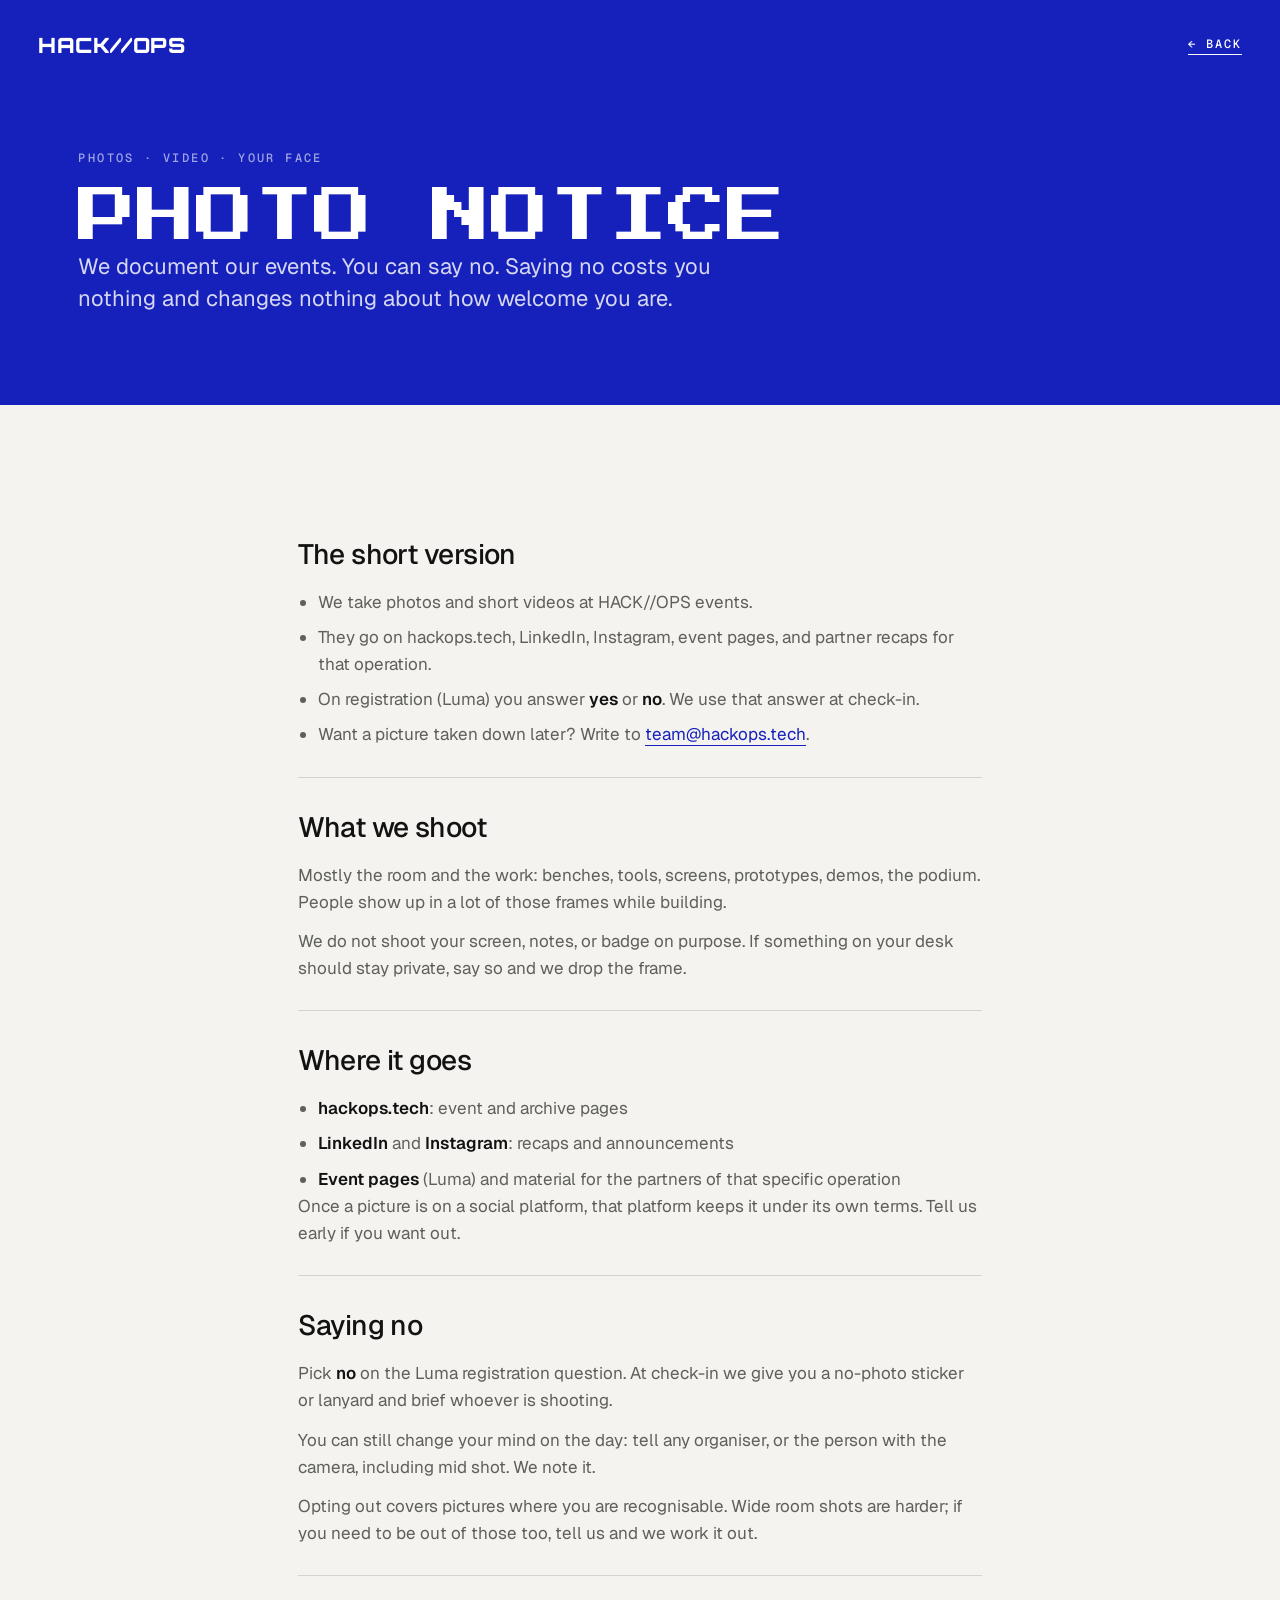
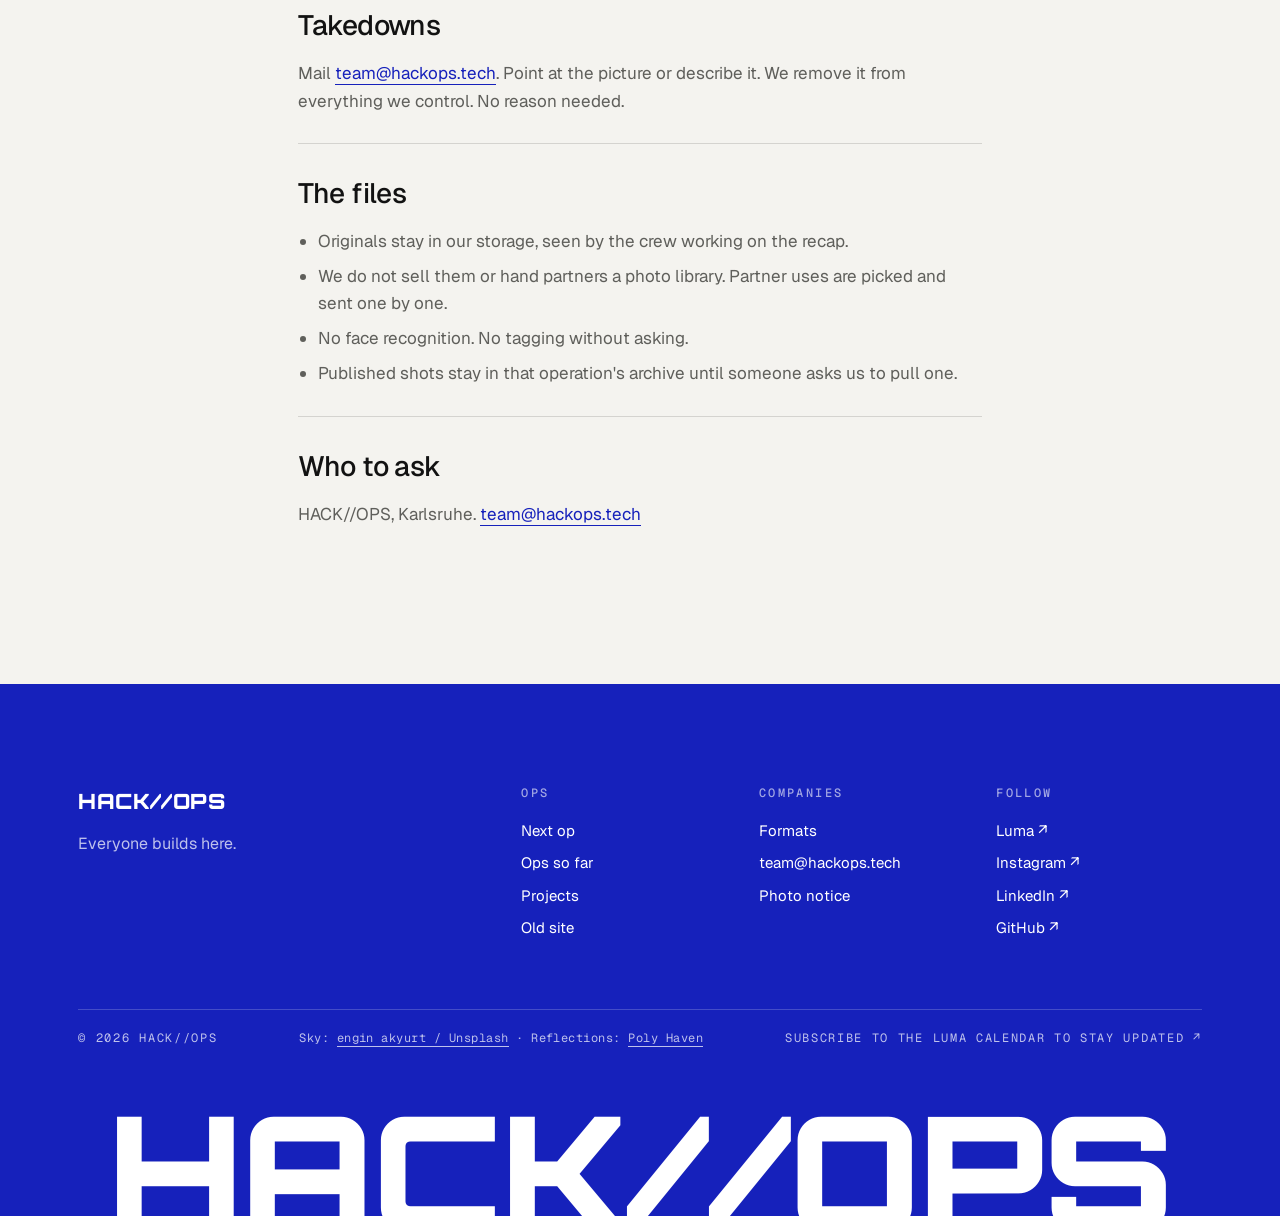
==== commit 29e82b88: "Keep the old site at /archive/ The camera-world front page, its slop museum and photo notice move un" ====
--- a/photos.html
+++ b/photos.html
@@ -128,7 +128,7 @@
             </div>
             <div>
               <p class="hp-kicker">Ops</p>
-              <a href="/#next">Next op</a><a href="/#ops">Ops so far</a><a href="/projects.html">Projects</a>
+              <a href="/#next">Next op</a><a href="/#ops">Ops so far</a><a href="/projects.html">Projects</a><a href="/archive/">Old site</a>
             </div>
             <div>
               <p class="hp-kicker">Companies</p>
